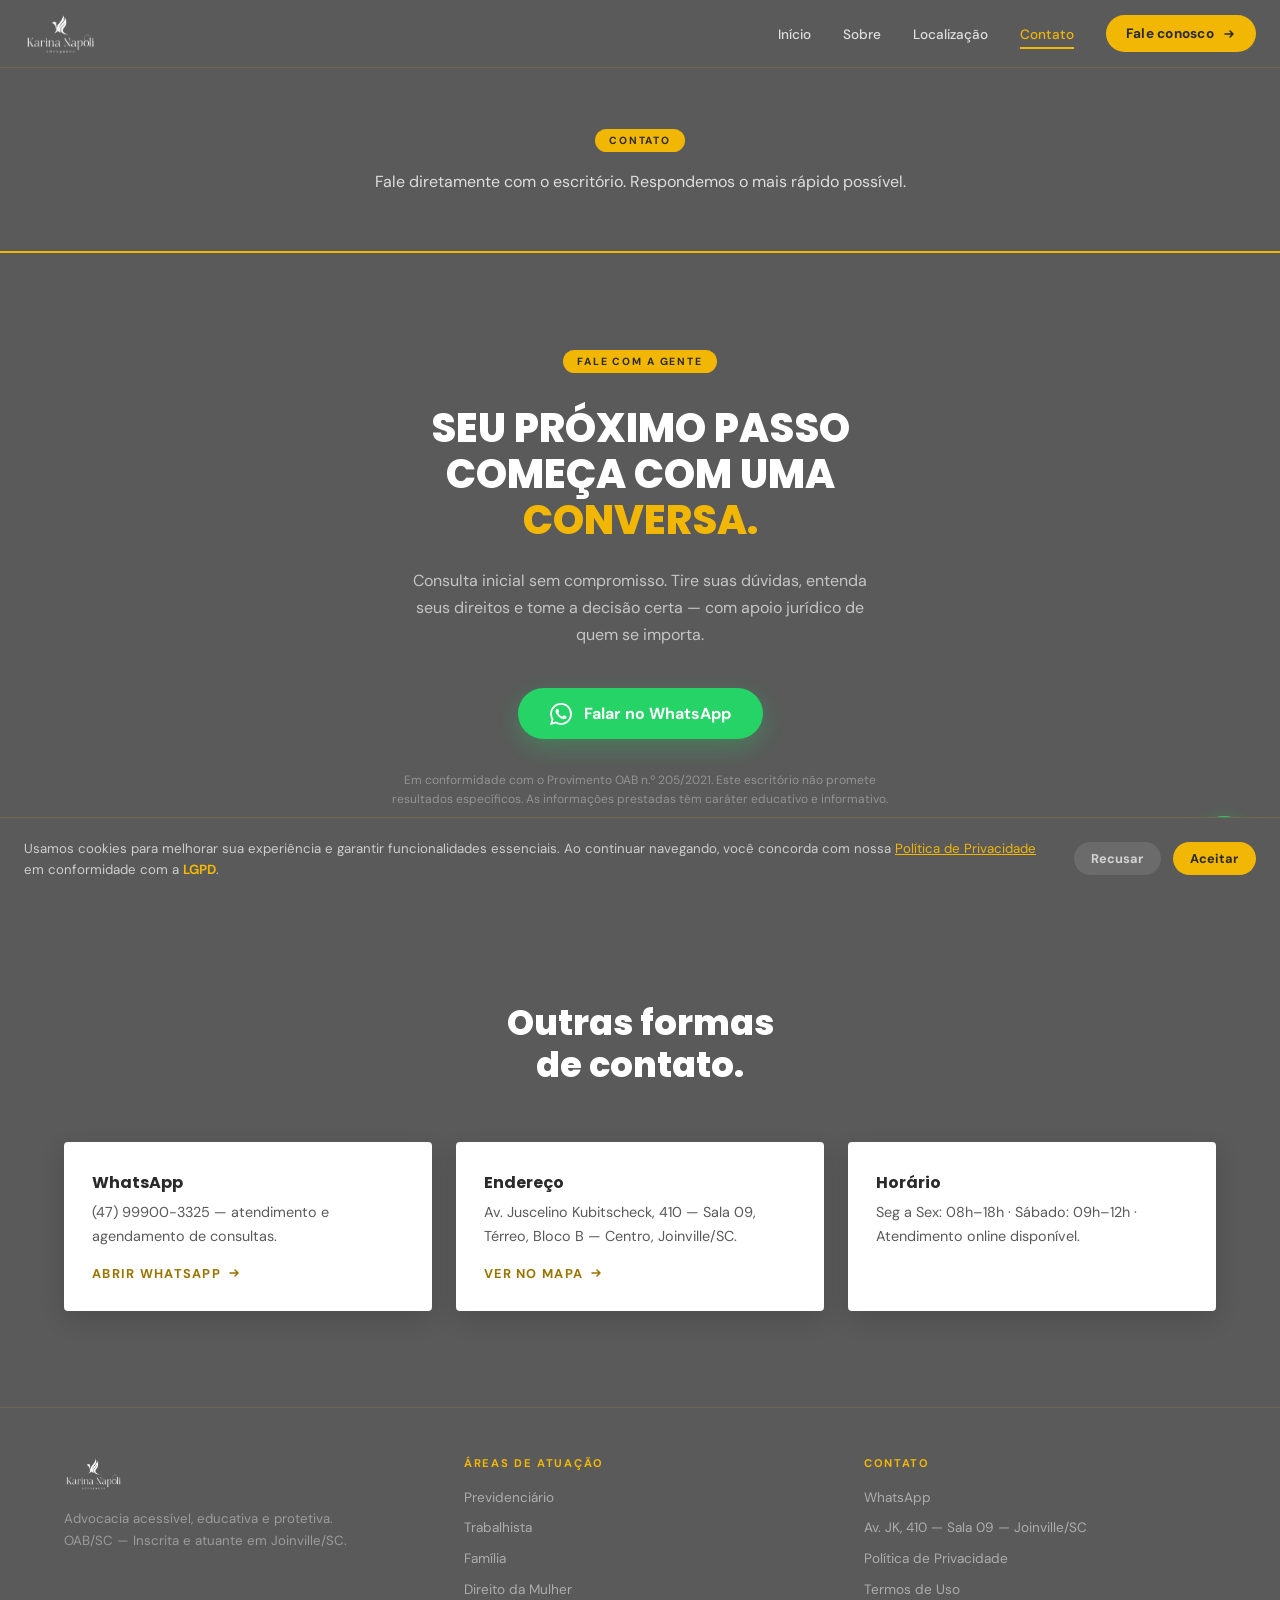
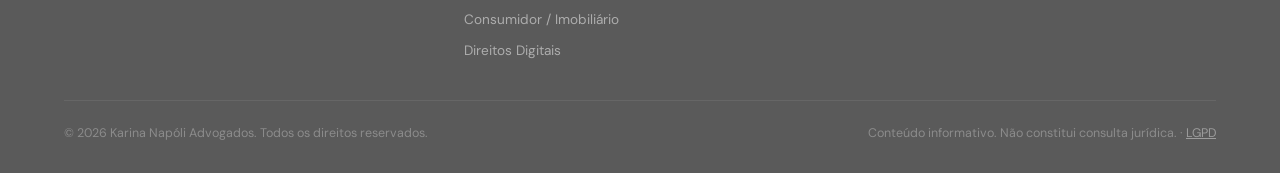
==== contato.html @ 5205fcb1 "feat: migração single-page → multi-página (Home, Sobre, Localização, Contato) - CSS/JS inline extraí" ====
<!DOCTYPE html>
<html lang="pt-BR">
<head>
  <meta charset="UTF-8" />
  <meta name="viewport" content="width=device-width, initial-scale=1.0" />
  <title>Contato — Karina Napóli Advogados | Fale Conosco</title>
  <meta name="description" content="Entre em contato com a Karina Napóli Advogados em Joinville/SC. Fale pelo WhatsApp, veja o endereço e os horários de atendimento." />
  <link rel="canonical" href="https://project-lc61i.vercel.app/contato" />
  <link rel="icon" href="favicon.ico?v=2" sizes="any" />
  <link rel="icon" type="image/png" sizes="32x32" href="favicon-32x32.png?v=2" />
  <link rel="icon" type="image/png" sizes="16x16" href="favicon-16x16.png?v=2" />
  <link rel="icon" type="image/png" sizes="192x192" href="favicon-192.png?v=2" />
  <link rel="apple-touch-icon" sizes="180x180" href="apple-touch-icon.png?v=2" />
  <meta name="theme-color" content="#5A5A5A" />
  <meta property="og:type" content="website" />
  <meta property="og:locale" content="pt_BR" />
  <meta property="og:site_name" content="Karina Napóli Advogados" />
  <meta property="og:title" content="Contato — Karina Napóli Advogados | Fale Conosco" />
  <meta property="og:description" content="Entre em contato com a Karina Napóli Advogados em Joinville/SC. Fale pelo WhatsApp, veja o endereço e os horários de atendimento." />
  <meta property="og:url" content="https://project-lc61i.vercel.app/contato" />
  <meta property="og:image" content="https://project-lc61i.vercel.app/apple-touch-icon.png" />
  <meta name="twitter:card" content="summary" />
  <link rel="preconnect" href="https://fonts.googleapis.com" />
  <link rel="preconnect" href="https://fonts.gstatic.com" crossorigin />
  <link href="https://fonts.googleapis.com/css2?family=Cormorant+Garamond:ital,wght@0,500;0,600;1,500&family=Poppins:wght@700;800&family=DM+Sans:wght@400;500;600&display=swap" rel="stylesheet" />
  <link rel="stylesheet" href="styles.css" />
</head>
<body>

  <a href="#main" class="skip-link">Pular para o conteúdo</a>
  <!-- ══════════ NAVBAR ══════════ -->
  <header>
    <nav class="navbar" aria-label="Navegação principal">
      <a href="/" class="navbar__logo" aria-label="Karina Napóli Advogados — Página inicial">
        <img src="logo-branca-transparente.png" alt="Karina Napóli Advogados" height="44" style="height:44px;width:auto;display:block;" />
      </a>
      <button class="navbar__toggle" aria-label="Abrir menu" aria-expanded="false" aria-controls="nav-wrap" id="nav-toggle">
        <span></span><span></span><span></span>
      </button>
      <div class="navbar__nav-wrap" id="nav-wrap">
        <ul class="navbar__nav" role="list">
          <li><a href="/">Início</a></li>
          <li><a href="/sobre">Sobre</a></li>
          <li><a href="/localizacao">Localização</a></li>
          <li><a href="/contato" aria-current="page" class="active">Contato</a></li>
        </ul>
        <a href="/contato" class="btn-cta">
          Fale conosco
          <svg width="14" height="14" viewBox="0 0 14 14" fill="none" aria-hidden="true"><path d="M3 7h8M8 4l3 3-3 3" stroke="currentColor" stroke-width="1.5" stroke-linecap="round" stroke-linejoin="round"/></svg>
        </a>
      </div>
    </nav>
  </header>

  <main id="main">

    <!-- ══════════ PAGE HEADER ══════════ -->
    <section class="intro-strip" aria-label="Contato" style="padding:8rem 0 0">
      <div class="container">
        <div class="areas__head reveal">
          <span class="section-label">Contato</span>
          <p class="section-desc" style="margin:0 auto">Fale diretamente com o escritório. Respondemos o mais rápido possível.</p>
        </div>
      </div>
    </section>
<section class="cta-final" id="contato" aria-labelledby="cta-title">
      <div class="container">
        <div class="cta-final__inner reveal">
          <span class="section-label">Fale com a Gente</span>
          <h1 class="cta-final__title" id="cta-title">
            Seu próximo passo<br/>
            começa com uma<br/>
            <em>conversa.</em>
          </h1>
          <p class="cta-final__sub">
            Consulta inicial sem compromisso. Tire suas dúvidas, entenda seus direitos e tome a decisão certa — com apoio jurídico de quem se importa.
          </p>
          <a
            href="https://wa.me/5547999003325?text=Ol%C3%A1%2C%20gostaria%20de%20agendar%20uma%20consulta%20com%20a%20Dra.%20Karina%20Nap%C3%B3li."
            class="btn-whatsapp"
            target="_blank"
            rel="noopener noreferrer"
            aria-label="Entrar em contato via WhatsApp"
          >
            <svg viewBox="0 0 24 24" aria-hidden="true">
              <path d="M17.472 14.382c-.297-.149-1.758-.867-2.03-.967-.273-.099-.471-.148-.67.15-.197.297-.767.966-.94 1.164-.173.199-.347.223-.644.075-.297-.15-1.255-.463-2.39-1.475-.883-.788-1.48-1.761-1.653-2.059-.173-.297-.018-.458.13-.606.134-.133.298-.347.446-.52.149-.174.198-.298.298-.497.099-.198.05-.371-.025-.52-.075-.149-.669-1.612-.916-2.207-.242-.579-.487-.5-.669-.51-.173-.008-.371-.01-.57-.01-.198 0-.52.074-.792.372-.272.297-1.04 1.016-1.04 2.479 0 1.462 1.065 2.875 1.213 3.074.149.198 2.096 3.2 5.077 4.487.709.306 1.262.489 1.694.625.712.227 1.36.195 1.871.118.571-.085 1.758-.719 2.006-1.413.248-.694.248-1.289.173-1.413-.074-.124-.272-.198-.57-.347m-5.421 7.403h-.004a9.87 9.87 0 01-5.031-1.378l-.361-.214-3.741.982.998-3.648-.235-.374a9.86 9.86 0 01-1.51-5.26c.001-5.45 4.436-9.884 9.888-9.884 2.64 0 5.122 1.03 6.988 2.898a9.825 9.825 0 012.893 6.994c-.003 5.45-4.437 9.884-9.885 9.884m8.413-18.297A11.815 11.815 0 0012.05 0C5.495 0 .16 5.335.157 11.892c0 2.096.547 4.142 1.588 5.945L.057 24l6.305-1.654a11.882 11.882 0 005.683 1.448h.005c6.554 0 11.89-5.335 11.893-11.893a11.821 11.821 0 00-3.48-8.413z"/>
            </svg>
            Falar no WhatsApp
          </a>
          <p class="cta-final__oab">
            Em conformidade com o Provimento OAB n.º 205/2021. Este escritório não promete resultados específicos. As informações prestadas têm caráter educativo e informativo.
          </p>
        </div>
      </div>
    </section>
    <!-- ══════════ DADOS DE CONTATO ══════════ -->
    <section class="localizacao" aria-labelledby="contato-dados-title">
      <div class="container">
        <div class="areas__head reveal"><h2 class="section-title" id="contato-dados-title">Outras formas<br/>de contato.</h2></div>
        <div class="depoimentos__grid" style="margin-top:2.5rem">
          <article class="depo-card reveal">
            <div class="depo-card__name" style="font-size:1rem;margin-bottom:.4rem">WhatsApp</div>
            <p class="depo-card__text">(47) 99900-3325 — atendimento e agendamento de consultas.</p>
            <a href="https://wa.me/5547999003325?text=Ol%C3%A1%2C%20gostaria%20de%20agendar%20uma%20consulta." class="area-card__link" target="_blank" rel="noopener noreferrer" style="color:#9a7400">Abrir WhatsApp <svg width="14" height="14" viewBox="0 0 14 14" fill="none" aria-hidden="true"><path d="M3 7h8M8 4l3 3-3 3" stroke="currentColor" stroke-width="1.5" stroke-linecap="round" stroke-linejoin="round"/></svg></a>
          </article>
          <article class="depo-card reveal">
            <div class="depo-card__name" style="font-size:1rem;margin-bottom:.4rem">Endereço</div>
            <p class="depo-card__text">Av. Juscelino Kubitscheck, 410 — Sala 09, Térreo, Bloco B — Centro, Joinville/SC.</p>
            <a href="/localizacao" class="area-card__link" style="color:#9a7400">Ver no mapa <svg width="14" height="14" viewBox="0 0 14 14" fill="none" aria-hidden="true"><path d="M3 7h8M8 4l3 3-3 3" stroke="currentColor" stroke-width="1.5" stroke-linecap="round" stroke-linejoin="round"/></svg></a>
          </article>
          <article class="depo-card reveal">
            <div class="depo-card__name" style="font-size:1rem;margin-bottom:.4rem">Horário</div>
            <p class="depo-card__text">Seg a Sex: 08h–18h · Sábado: 09h–12h · Atendimento online disponível.</p>
          </article>
        </div>
      </div>
    </section>
  </main>

  <!-- ══════════ FOOTER ══════════ -->
  <footer aria-label="Rodapé">
    <div class="container">
      <div class="footer__inner">
        <div class="footer__brand">
          <a href="/" class="footer__brand-logo" aria-label="Karina Napóli Advogados">
            <img src="logo-branca-transparente.png" alt="Karina Napóli Advogados" height="36" style="height:36px;width:auto;display:block;" />
          </a>
          <p class="footer__brand-desc">
            Advocacia acessível, educativa e protetiva.<br/>
            OAB/SC — Inscrita e atuante em Joinville/SC.
          </p>
        </div>

        <nav aria-label="Links do rodapé">
          <div class="footer__col">
            <h4>Áreas de Atuação</h4>
            <ul class="footer__links" role="list">
              <li><a href="/#areas">Previdenciário</a></li>
              <li><a href="/#areas">Trabalhista</a></li>
              <li><a href="/#areas">Família</a></li>
              <li><a href="/#areas">Direito da Mulher</a></li>
              <li><a href="/#areas">Consumidor / Imobiliário</a></li>
              <li><a href="/#areas">Direitos Digitais</a></li>
            </ul>
          </div>
        </nav>

        <div class="footer__col">
          <h4>Contato</h4>
          <ul class="footer__links" role="list">
            <li><a href="https://wa.me/5547999003325" target="_blank" rel="noopener noreferrer">WhatsApp</a></li>
            <li><a href="/localizacao">Av. JK, 410 — Sala 09 — Joinville/SC</a></li>
            <li><a href="#" aria-label="Política de Privacidade">Política de Privacidade</a></li>
            <li><a href="#" aria-label="Termos de Uso">Termos de Uso</a></li>
          </ul>
        </div>
      </div>

      <div class="footer__bottom">
        <p>© 2026 Karina Napóli Advogados. Todos os direitos reservados.</p>
        <p>
          Conteúdo informativo. Não constitui consulta jurídica. ·
          <a href="#">LGPD</a>
        </p>
      </div>
    </div>
  </footer>

  <!-- ══════════ FLOATING WHATSAPP ══════════ -->
  <a
    href="https://wa.me/5547999003325?text=Ol%C3%A1%2C%20gostaria%20de%20agendar%20uma%20consulta."
    class="float-wa"
    target="_blank"
    rel="noopener noreferrer"
    aria-label="Falar no WhatsApp"
  >
    <svg viewBox="0 0 24 24" aria-hidden="true">
      <path d="M17.472 14.382c-.297-.149-1.758-.867-2.03-.967-.273-.099-.471-.148-.67.15-.197.297-.767.966-.94 1.164-.173.199-.347.223-.644.075-.297-.15-1.255-.463-2.39-1.475-.883-.788-1.48-1.761-1.653-2.059-.173-.297-.018-.458.13-.606.134-.133.298-.347.446-.52.149-.174.198-.298.298-.497.099-.198.05-.371-.025-.52-.075-.149-.669-1.612-.916-2.207-.242-.579-.487-.5-.669-.51-.173-.008-.371-.01-.57-.01-.198 0-.52.074-.792.372-.272.297-1.04 1.016-1.04 2.479 0 1.462 1.065 2.875 1.213 3.074.149.198 2.096 3.2 5.077 4.487.709.306 1.262.489 1.694.625.712.227 1.36.195 1.871.118.571-.085 1.758-.719 2.006-1.413.248-.694.248-1.289.173-1.413-.074-.124-.272-.198-.57-.347m-5.421 7.403h-.004a9.87 9.87 0 01-5.031-1.378l-.361-.214-3.741.982.998-3.648-.235-.374a9.86 9.86 0 01-1.51-5.26c.001-5.45 4.436-9.884 9.888-9.884 2.64 0 5.122 1.03 6.988 2.898a9.825 9.825 0 012.893 6.994c-.003 5.45-4.437 9.884-9.885 9.884m8.413-18.297A11.815 11.815 0 0012.05 0C5.495 0 .16 5.335.157 11.892c0 2.096.547 4.142 1.588 5.945L.057 24l6.305-1.654a11.882 11.882 0 005.683 1.448h.005c6.554 0 11.89-5.335 11.893-11.893a11.821 11.821 0 00-3.48-8.413z"/>
    </svg>
  </a>

  <!-- ══════════ COOKIE BANNER ══════════ -->
  <div class="cookie-banner" id="cookie-banner" role="region" aria-label="Aviso de cookies">
    <p>
      Usamos cookies para melhorar sua experiência e garantir funcionalidades essenciais.
      Ao continuar navegando, você concorda com nossa
      <a href="#" aria-label="Política de Privacidade">Política de Privacidade</a>
      em conformidade com a <strong style="color:var(--gold-300)">LGPD</strong>.
    </p>
    <div class="cookie-banner__actions">
      <button class="btn-cookie btn-cookie--deny" id="cookie-deny">Recusar</button>
      <button class="btn-cookie btn-cookie--accept" id="cookie-accept">Aceitar</button>
    </div>
  </div>

  <script src="script.js" defer></script>

</body>
</html>
---- styles.css ----
*, *::before, *::after { box-sizing: border-box; margin: 0; padding: 0; }

    :root {
      /* ─── NOVA PALETA (sem azul) ─── */
      --bg-main: #5A5A5A;      /* fundo principal — cor única e sólida em toda a página */
      --card-bg: #FFFFFF;      /* cards de depoimento / versão A */
      --card-bg-alt: #2A2A2A;  /* cards versão B (área de atuação) */
      --gray-dark: #2A2A2A;    /* textos e detalhes de contraste */
      --gray-light: #9A9A9A;   /* textos secundários */
      --gold: #F2B705;         /* único acento de cor */

      /* Aliases legados repontados p/ nova paleta (mantém classes existentes) */
      --navy-900: var(--gray-dark);
      --navy-700: var(--gray-dark);
      --slate-600: var(--bg-main);
      --navy-quote: var(--bg-main);
      --royal-500: var(--gold);
      --gold-500: var(--gold);
      --gold-400: var(--gold);
      --gold-300: var(--gold);
      --white: #FFFFFF;
      --off-white: var(--bg-main);
      --font-serif: 'Cormorant Garamond', Georgia, serif;
      --font-sans: 'Poppins', sans-serif;
      --font-body: 'DM Sans', sans-serif;
      --radius-pill: 4px;      /* elementos retos/angulares */
      --radius-card: 4px;
    }

    html { scroll-behavior: smooth; }

    body {
      font-family: var(--font-body);
      font-size: 16px;
      color: var(--white);
      background: var(--bg-main);
      overflow-x: hidden;
    }

    /* ─── SKIP LINK ─── */
    .skip-link {
      position: absolute;
      top: -100%;
      left: 1rem;
      background: var(--gold-400);
      color: var(--navy-900);
      padding: .5rem 1rem;
      border-radius: 0 0 8px 8px;
      font-weight: 600;
      z-index: 9999;
      transition: top .2s;
    }
    .skip-link:focus { top: 0; }

    /* ─── NAVBAR ─── */
    .navbar {
      position: fixed;
      top: 0; left: 0; right: 0;
      background: var(--bg-main);
      z-index: 1000;
      padding: 0 1.5rem;
      height: 68px;
      display: flex;
      align-items: center;
      justify-content: space-between;
      border-bottom: 1px solid rgba(242,183,5,.15);
    }

    .navbar__logo {
      display: flex;
      align-items: center;
      gap: .75rem;
      text-decoration: none;
    }
    .navbar__logo-text {
      display: flex;
      flex-direction: column;
      line-height: 1.1;
    }
    .navbar__logo-name {
      font-family: var(--font-serif);
      font-weight: 600;
      font-size: 1.1rem;
      color: var(--white);
      letter-spacing: .02em;
    }
    .navbar__logo-sub {
      font-family: var(--font-body);
      font-size: .65rem;
      font-weight: 600;
      letter-spacing: .18em;
      text-transform: uppercase;
      color: var(--gold-400);
    }

    .navbar__nav {
      display: flex;
      align-items: center;
      gap: 2rem;
      list-style: none;
    }
    .navbar__nav a {
      font-family: var(--font-body);
      font-size: .85rem;
      font-weight: 500;
      color: rgba(255,255,255,.8);
      text-decoration: none;
      transition: color .2s;
    }
    .navbar__nav a:hover,
    .navbar__nav a:focus-visible { color: var(--gold-400); }

    .btn-cta {
      display: inline-flex;
      align-items: center;
      gap: .5rem;
      background: var(--gold-400);
      color: var(--navy-900);
      font-family: var(--font-body);
      font-weight: 700;
      font-size: .85rem;
      padding: .6rem 1.25rem;
      border-radius: 50px;
      text-decoration: none;
      border: none;
      cursor: pointer;
      transition: background .2s, transform .15s;
      letter-spacing: .02em;
    }
    .btn-cta:hover,
    .btn-cta:focus-visible {
      background: var(--gold-300);
      transform: translateY(-1px);
    }
    .btn-cta:active { transform: translateY(0); }

    .navbar__toggle {
      display: none;
      background: none;
      border: none;
      cursor: pointer;
      padding: .5rem;
    }
    .navbar__toggle span {
      display: block;
      width: 22px;
      height: 2px;
      background: var(--white);
      margin: 5px 0;
      transition: .3s;
      border-radius: 2px;
    }

    /* mobile nav */
    @media (max-width: 767px) {
      .navbar__nav-wrap {
        position: fixed;
        top: 68px; left: 0; right: 0;
        background: var(--bg-main);
        padding: 1.5rem;
        flex-direction: column;
        gap: 1.25rem;
        transform: translateY(-120%);
        transition: transform .3s ease;
        display: flex;
      }
      .navbar__nav-wrap.open { transform: translateY(0); }
      .navbar__nav { flex-direction: column; gap: 1rem; }
      .navbar__toggle { display: block; }
    }
    @media (min-width: 768px) {
      .navbar__nav-wrap { display: flex; align-items: center; gap: 2rem; }
    }

    /* ─── HERO ─── */
    .hero {
      min-height: 100dvh;
      background: var(--bg-main);
      position: relative;
      overflow: hidden;
      display: flex;
      align-items: center;
      padding-top: 68px;
    }

    /* pontos/partículas removidos (FASE 2) */
    .hero__bg-dots { display: none; }

    /* curva ondulada removida (FASE 2 — bordas retas) */
    .hero__curve { display: none; }
    .curve-divider {
      display: block;
      width: 100%;
    }

    .signature-path {
      stroke-dasharray: 1200;
      stroke-dashoffset: 1200;
      animation: drawCurve 2s ease-out 0.6s forwards;
    }
    @keyframes drawCurve {
      to { stroke-dashoffset: 0; }
    }
    @media (prefers-reduced-motion: reduce) {
      .signature-path { animation: none; stroke-dashoffset: 0; }
    }

    .hero__inner {
      position: relative;
      z-index: 2;
      max-width: 1200px;
      margin: 0 auto;
      padding: 5rem 1.5rem 8rem;
      display: grid;
      grid-template-columns: 1fr 1fr;
      gap: 4rem;
      align-items: center;
    }
    @media (max-width: 767px) {
      .hero__inner {
        grid-template-columns: 1fr;
        gap: 2.5rem;
        padding: 3rem 1.25rem 6rem;
      }
    }

    .hero__tag {
      display: inline-block;
      background: rgba(250,202,18,.12);
      border: 1px solid var(--gold-400);
      color: var(--gold-400);
      font-family: var(--font-body);
      font-size: .7rem;
      font-weight: 600;
      letter-spacing: .18em;
      text-transform: uppercase;
      padding: .35rem .9rem;
      border-radius: 50px;
      margin-bottom: 1.25rem;
    }

    .hero__title {
      font-family: var(--font-sans);
      font-weight: 800;
      font-size: clamp(1.8rem, 4.5vw, 3.2rem);
      line-height: 1.15;
      color: var(--white);
      text-transform: uppercase;
      letter-spacing: -.01em;
      margin-bottom: 1.25rem;
    }
    .hero__title em {
      font-style: normal;
      color: var(--gold-500);
    }

    .hero__sub {
      font-family: var(--font-body);
      font-size: 1.05rem;
      line-height: 1.7;
      color: rgba(255,255,255,.75);
      max-width: 480px;
      margin-bottom: 2rem;
    }

    .hero__actions {
      display: flex;
      gap: 1rem;
      flex-wrap: wrap;
    }

    .btn-outline {
      display: inline-flex;
      align-items: center;
      gap: .5rem;
      background: transparent;
      color: var(--white);
      font-family: var(--font-body);
      font-weight: 600;
      font-size: .85rem;
      padding: .6rem 1.25rem;
      border-radius: 50px;
      text-decoration: none;
      border: 1px solid rgba(255,255,255,.4);
      transition: border-color .2s, color .2s;
    }
    .btn-outline:hover,
    .btn-outline:focus-visible {
      border-color: var(--gold-400);
      color: var(--gold-400);
    }

    .hero__photo-wrap {
      position: relative;
      width: 100%;
      max-width: 380px;
      margin: 0 auto;
    }
    .hero__photo-frame {
      position: relative;
      border-radius: var(--radius-card);
      overflow: hidden;
      border: 1px solid var(--gold-400);
      box-shadow: 0 0 0 6px rgba(242,183,5,.1), 0 32px 64px rgba(0,0,0,.4);
      max-width: 380px;
      width: 100%;
      aspect-ratio: 3/4;
    }
    .hero__photo-frame img {
      width: 100%;
      height: 100%;
      object-fit: cover;
      display: block;
    }
    .hero__photo-overlay {
      position: absolute;
      inset: 0;
      background: linear-gradient(to top, rgba(0,0,0,.5) 0%, transparent 60%);
    }
    /* card "invadindo" levemente a borda inferior da foto (FASE 2) */
    .hero__photo-badge {
      position: absolute;
      bottom: -1rem;
      left: -1rem;
      background: var(--gray-dark);
      border: 1px solid var(--gold);
      border-radius: 4px;
      padding: .6rem 1rem;
      box-shadow: 0 10px 28px rgba(0,0,0,.35);
      z-index: 3;
    }
    .hero__photo-badge p {
      font-family: var(--font-body);
      font-size: .75rem;
      color: var(--gold-400);
      font-weight: 600;
      letter-spacing: .12em;
      text-transform: uppercase;
    }
    .hero__photo-badge span {
      font-family: var(--font-serif);
      font-size: 1rem;
      color: var(--white);
      font-weight: 500;
      display: block;
    }

    /* orbs desfocados removidos (FASE 2) */
    .hero__orb { display: none; }

    /* ─── SECTION COMMONS ─── */
    .section-label {
      display: inline-block;
      background: var(--gold-400);
      color: var(--navy-900);
      font-family: var(--font-body);
      font-size: .65rem;
      font-weight: 700;
      letter-spacing: .18em;
      text-transform: uppercase;
      padding: .3rem .85rem;
      border-radius: 50px;
      margin-bottom: 1rem;
    }

    .section-title {
      font-family: var(--font-sans);
      font-weight: 800;
      font-size: clamp(1.4rem, 3vw, 2.2rem);
      line-height: 1.2;
      color: var(--white);
    }
    .section-title--white { color: var(--white); }

    .section-desc {
      font-family: var(--font-body);
      font-size: 1rem;
      line-height: 1.7;
      color: rgba(255,255,255,.8);
      max-width: 560px;
    }
    .section-desc--white { color: rgba(255,255,255,.7); }

    .container {
      max-width: 1200px;
      margin: 0 auto;
      padding: 0 1.5rem;
    }

    /* ─── ÁREAS DE ATUAÇÃO ─── */
    .areas {
      background: var(--bg-main);
      padding: 6rem 0;
      position: relative;
    }

    .areas__head {
      text-align: center;
      margin-bottom: 3.5rem;
    }
    .areas__head .section-desc {
      margin: 1rem auto 0;
    }

    .areas__grid {
      display: grid;
      grid-template-columns: repeat(auto-fit, minmax(280px, 1fr));
      gap: 1.5rem;
    }

    /* Cards de área — versão escolhida: cinza escuro (Versão B) */
    .area-card {
      background: var(--card-bg-alt);
      border: 1px solid rgba(255,255,255,.12);
      border-radius: 4px;
      padding: 2rem 1.75rem;
      position: relative;
      overflow: hidden;
      transition: transform .25s, box-shadow .25s, border-color .25s;
    }
    .area-card::before {
      content: '';
      position: absolute;
      top: 0; left: 0; right: 0;
      height: 3px;
      background: var(--gold);
      transform: scaleX(0);
      transform-origin: left;
      transition: transform .3s ease;
    }
    .area-card:hover {
      transform: translateY(-4px);
      box-shadow: 0 12px 36px rgba(0,0,0,.4);
      border-color: var(--gold);
    }
    .area-card:hover::before { transform: scaleX(1); }

    .area-card__icon {
      width: 52px;
      height: 52px;
      background: var(--gold);
      border-radius: 4px;
      display: flex;
      align-items: center;
      justify-content: center;
      margin-bottom: 1.25rem;
    }
    .area-card__icon svg {
      width: 26px;
      height: 26px;
      stroke: var(--gray-dark);
      fill: none;
      stroke-width: 1.5;
      stroke-linecap: round;
      stroke-linejoin: round;
    }

    .area-card__title {
      font-family: var(--font-sans);
      font-weight: 700;
      font-size: 1rem;
      color: var(--white);
      margin-bottom: .5rem;
      text-transform: uppercase;
      letter-spacing: .03em;
    }
    .area-card__desc {
      font-family: var(--font-body);
      font-size: .9rem;
      line-height: 1.65;
      color: rgba(255,255,255,.72);
    }
    .area-card__link {
      display: inline-flex;
      align-items: center;
      gap: .4rem;
      margin-top: 1rem;
      font-family: var(--font-body);
      font-size: .8rem;
      font-weight: 700;
      letter-spacing: .1em;
      text-transform: uppercase;
      color: var(--gold);
      text-decoration: none;
      transition: gap .2s;
    }
    .area-card__link:hover { gap: .7rem; }

    /* ─── QUOTE / AUTORIDADE ─── */
    .quote-section {
      background: var(--navy-quote);
      padding: 5rem 0;
      position: relative;
      overflow: hidden;
    }

    .quote-inner {
      position: relative;
      z-index: 1;
      text-align: center;
      max-width: 780px;
      margin: 0 auto;
      padding: 3.5rem 5rem;
    }

    .quote-mark--open,
    .quote-mark--close {
      font-family: var(--font-serif);
      font-size: 7rem;
      line-height: 1;
      color: var(--gold-400);
      opacity: .65;
      position: absolute;
      user-select: none;
    }
    .quote-mark--open { top: .5rem; left: 1.5rem; }
    .quote-mark--close { bottom: .5rem; right: 1.5rem; transform: rotate(180deg); }

    .quote-text {
      font-family: var(--font-serif);
      font-size: clamp(1.25rem, 2.8vw, 1.85rem);
      font-weight: 500;
      line-height: 1.65;
      color: var(--white);
      font-style: italic;
    }
    .quote-text strong {
      font-style: normal;
      font-weight: 700;
      color: var(--white);
    }
    .quote-text strong em {
      color: var(--gold-400);
      font-style: italic;
    }

    /* ─── SOBRE / VOCÊ SABIA ─── */
    .sobre {
      padding: 6rem 0;
      background: var(--bg-main);
    }

    .sobre__grid {
      display: grid;
      grid-template-columns: 1fr 1fr;
      gap: 5rem;
      align-items: center;
      margin-bottom: 5rem;
    }
    @media (max-width: 767px) {
      .sobre__grid { grid-template-columns: 1fr; gap: 2.5rem; }
      .sobre__grid--reverse .sobre__visual { order: -1; }
    }

    .sobre__text .section-desc { margin: 1rem 0 1.5rem; }

    .sabia-cards {
      display: flex;
      flex-direction: column;
      gap: 1rem;
      margin-top: 1.5rem;
    }
    .sabia-card {
      display: flex;
      gap: 1rem;
      align-items: flex-start;
      background: var(--card-bg);
      border-radius: 4px;
      padding: 1.1rem 1.25rem;
      border-left: 3px solid var(--gold);
    }
    .sabia-card__icon {
      flex-shrink: 0;
      width: 36px;
      height: 36px;
      background: var(--gray-dark);
      border-radius: 4px;
      display: flex;
      align-items: center;
      justify-content: center;
    }
    .sabia-card__icon svg {
      width: 18px; height: 18px;
      stroke: var(--gold-400);
      fill: none;
      stroke-width: 1.5;
      stroke-linecap: round;
      stroke-linejoin: round;
    }
    .sabia-card__text {
      font-family: var(--font-body);
      font-size: .9rem;
      line-height: 1.6;
      color: rgba(42,42,42,.78);
    }
    .sabia-card__text strong {
      color: var(--gray-dark);
      font-weight: 600;
    }

    /* Painel de texto que substitui a foto do Sobre (FASE 4.1) */
    .sobre__panel {
      background: var(--card-bg);
      border-radius: 4px;
      border-left: 3px solid var(--gold);
      padding: 2rem 2rem;
      box-shadow: 0 20px 60px rgba(0,0,0,.18);
    }
    .sobre__panel h3 {
      font-family: var(--font-sans);
      font-weight: 700;
      font-size: 1.1rem;
      color: var(--gray-dark);
      margin-bottom: 1rem;
      text-transform: uppercase;
      letter-spacing: .03em;
    }
    .sobre__panel p {
      font-family: var(--font-body);
      font-size: .95rem;
      line-height: 1.75;
      color: rgba(42,42,42,.8);
      margin-bottom: 1rem;
    }
    .sobre__panel p:last-child { margin-bottom: 0; }
    .sobre__panel .sobre__tradicao {
      font-family: var(--font-serif);
      font-style: italic;
      font-size: 1.05rem;
      color: var(--gray-dark);
      border-top: 1px solid rgba(42,42,42,.1);
      padding-top: 1rem;
    }
    .sobre__panel .placeholder-note {
      font-size: .72rem;
      letter-spacing: .1em;
      text-transform: uppercase;
      color: var(--gray-light);
    }

    /* ─── CITAÇÃO DE DESTAQUE + HISTÓRIA (logo após o hero) ─── */
    .intro-strip { background: var(--bg-main); padding: 4rem 0 1rem; }
    .intro-quote {
      max-width: 820px;
      margin: 0 auto;
      text-align: center;
      border-top: 2px solid var(--gold);
      border-bottom: 2px solid var(--gold);
      padding: 2.25rem 1.5rem;
    }
    .intro-quote blockquote {
      font-family: var(--font-serif);
      font-style: italic;
      font-weight: 500;
      font-size: clamp(1.4rem, 3.2vw, 2.1rem);
      line-height: 1.4;
      color: var(--white);
    }
    .intro-quote blockquote .q-mark { color: var(--gold); }
    .intro-quote cite {
      display: block;
      margin-top: 1rem;
      font-family: var(--font-body);
      font-style: normal;
      font-weight: 600;
      font-size: .8rem;
      letter-spacing: .18em;
      text-transform: uppercase;
      color: var(--gold);
    }
    .intro-history {
      display: flex;
      flex-wrap: wrap;
      justify-content: center;
      gap: 2.5rem;
      max-width: 820px;
      margin: 2.5rem auto 0;
      text-align: center;
    }
    .intro-history__item strong {
      display: block;
      font-family: var(--font-sans);
      font-weight: 800;
      font-size: 1.6rem;
      color: var(--gold);
      line-height: 1;
    }
    .intro-history__item span {
      font-family: var(--font-body);
      font-size: .82rem;
      color: rgba(255,255,255,.75);
      letter-spacing: .04em;
    }

    .sobre__visual {
      position: relative;
    }
    .sobre__img-wrap {
      border-radius: var(--radius-card);
      overflow: hidden;
      border: 1px solid rgba(242,183,5,.3);
      box-shadow: 0 20px 60px rgba(0,0,0,.2);
      aspect-ratio: 4/5;
    }
    .sobre__img-wrap img {
      width: 100%;
      height: 100%;
      object-fit: cover;
    }
    .sobre__img-overlay {
      position: absolute;
      inset: 0;
      background: linear-gradient(to top, rgba(0,0,0,.4) 0%, transparent 50%);
      border-radius: var(--radius-card);
    }
    .sobre__float-card {
      position: absolute;
      bottom: -1.5rem;
      right: -1.5rem;
      background: var(--slate-600);
      border: 1px solid var(--gold-400);
      border-radius: 18px;
      padding: 1.1rem 1.4rem;
      box-shadow: 0 12px 32px rgba(0,0,0,.25);
      max-width: 220px;
    }
    @media (max-width: 767px) {
      .sobre__float-card { right: .5rem; bottom: .5rem; }
    }
    .sobre__float-card p {
      font-family: var(--font-body);
      font-size: .75rem;
      color: var(--gold-400);
      font-weight: 700;
      letter-spacing: .1em;
      text-transform: uppercase;
      margin-bottom: .3rem;
    }
    .sobre__float-card span {
      font-family: var(--font-serif);
      font-size: 1.05rem;
      color: var(--white);
      line-height: 1.3;
      display: block;
    }

    /* ─── CURVE DIVIDER ─── */
    .curve-wrap {
      line-height: 0;
      background: var(--off-white);
    }
    .curve-wrap--white { background: var(--white); }
    .curve-wrap--navy { background: var(--navy-900); }
    .curve-wrap svg { display: block; width: 100%; }

    /* ─── DEPOIMENTOS (estilo Google Maps) — FASE 4.5 ─── */
    .depoimentos { background: var(--bg-main); padding: 6rem 0; }
    .depoimentos__head { text-align: center; margin-bottom: 3rem; }
    .depoimentos__head .section-desc { margin: 1rem auto 0; }
    .depoimentos__grid {
      display: grid;
      grid-template-columns: repeat(auto-fit, minmax(280px, 1fr));
      gap: 1.5rem;
    }
    .depo-card {
      background: var(--card-bg);
      border-radius: 4px;
      padding: 1.75rem;
      box-shadow: 0 8px 24px rgba(0,0,0,.15);
    }
    .depo-card__head { display: flex; align-items: center; gap: .85rem; margin-bottom: .75rem; }
    .depo-card__avatar {
      width: 44px; height: 44px; border-radius: 50%;
      background: var(--gray-dark); color: var(--gold);
      display: flex; align-items: center; justify-content: center;
      font-family: var(--font-sans); font-weight: 700; font-size: 1.05rem;
      flex-shrink: 0;
    }
    .depo-card__name { font-family: var(--font-sans); font-weight: 700; font-size: .95rem; color: var(--gray-dark); }
    .depo-card__when { font-size: .75rem; color: var(--gray-light); }
    .depo-card__stars { color: var(--gold); letter-spacing: 2px; font-size: .95rem; margin-bottom: .6rem; }
    .depo-card__text { font-family: var(--font-body); font-size: .9rem; line-height: 1.65; color: rgba(42,42,42,.78); }
    .depo-card__gmark { display: inline-flex; align-items: center; gap: .4rem; margin-top: 1rem; font-size: .72rem; color: var(--gray-light); }
    .depo-card__gmark svg { width: 14px; height: 14px; }

    /* ─── LOCALIZAÇÃO ─── */
    .localizacao {
      background: var(--bg-main);
      padding: 6rem 0;
    }

    .loc__inner {
      display: grid;
      grid-template-columns: 1fr 1fr;
      gap: 4rem;
      align-items: center;
    }
    @media (max-width: 767px) {
      .loc__inner { grid-template-columns: 1fr; gap: 2.5rem; }
    }

    .loc__map {
      border-radius: 4px;
      overflow: hidden;
      border: 1px solid var(--gold);
      box-shadow: 0 16px 48px rgba(0,0,0,.25);
      aspect-ratio: 4/3;
    }
    .loc__map iframe {
      width: 100%;
      height: 100%;
      border: none;
      display: block;
    }

    .loc__info { display: flex; flex-direction: column; gap: 2rem; }

    .loc__pin-row {
      display: flex;
      align-items: flex-start;
      gap: 1rem;
    }
    .loc__pin-icon {
      flex-shrink: 0;
      width: 48px;
      height: 48px;
      background: linear-gradient(135deg, var(--gold-400), var(--gold-300));
      border-radius: 50% 50% 50% 0;
      transform: rotate(-45deg);
      display: flex;
      align-items: center;
      justify-content: center;
      box-shadow: 0 4px 16px rgba(242,183,5,.4);
    }
    .loc__pin-icon svg {
      transform: rotate(45deg);
      width: 20px; height: 20px;
      stroke: var(--navy-900);
      fill: none;
      stroke-width: 2;
      stroke-linecap: round;
      stroke-linejoin: round;
    }
    .loc__address h3 {
      font-family: var(--font-sans);
      font-weight: 700;
      font-size: 1rem;
      color: var(--white);
      margin-bottom: .4rem;
    }
    .loc__address p {
      font-family: var(--font-body);
      font-size: .9rem;
      line-height: 1.7;
      color: rgba(255,255,255,.75);
    }

    .loc__horario {
      background: var(--card-bg);
      border-radius: 4px;
      border: 1px solid rgba(242,183,5,.35);
      padding: 1.25rem 1.5rem;
    }
    .loc__horario h4 {
      font-family: var(--font-body);
      font-size: .7rem;
      font-weight: 700;
      letter-spacing: .15em;
      text-transform: uppercase;
      color: var(--gold-400);
      margin-bottom: .75rem;
    }
    .loc__horario-row {
      display: flex;
      justify-content: space-between;
      font-family: var(--font-body);
      font-size: .88rem;
      color: rgba(42,42,42,.75);
      padding: .3rem 0;
      border-bottom: 1px solid rgba(42,42,42,.1);
    }
    .loc__horario-row:last-child { border-bottom: none; }
    .loc__horario-row span:last-child { font-weight: 600; color: var(--gray-dark); }

    /* ─── CTA FINAL ─── */
    .cta-final {
      background: var(--bg-main);
      padding: 6rem 0;
      text-align: center;
      position: relative;
      overflow: hidden;
      border-top: 2px solid var(--gold);
    }
    .cta-final::before { display: none; }
    .cta-final__inner {
      position: relative;
      z-index: 1;
    }
    .cta-final__title {
      font-family: var(--font-sans);
      font-weight: 800;
      font-size: clamp(1.5rem, 3.5vw, 2.5rem);
      color: var(--white);
      text-transform: uppercase;
      line-height: 1.15;
      max-width: 640px;
      margin: 1rem auto 1.5rem;
    }
    .cta-final__title em {
      font-style: normal;
      color: var(--gold-400);
    }
    .cta-final__sub {
      font-family: var(--font-body);
      font-size: 1rem;
      line-height: 1.7;
      color: rgba(255,255,255,.65);
      max-width: 480px;
      margin: 0 auto 2.5rem;
    }

    .btn-whatsapp {
      display: inline-flex;
      align-items: center;
      gap: .75rem;
      background: #25D366;
      color: var(--white);
      font-family: var(--font-body);
      font-weight: 700;
      font-size: 1rem;
      padding: .9rem 2rem;
      border-radius: 50px;
      text-decoration: none;
      transition: background .2s, transform .15s;
      box-shadow: 0 8px 24px rgba(37,211,102,.3);
    }
    .btn-whatsapp:hover,
    .btn-whatsapp:focus-visible {
      background: #20BA5A;
      transform: translateY(-2px);
    }
    .btn-whatsapp svg {
      width: 22px; height: 22px;
      fill: var(--white);
    }

    .cta-final__oab {
      margin-top: 2rem;
      font-family: var(--font-body);
      font-size: .75rem;
      color: rgba(255,255,255,.35);
      line-height: 1.6;
      max-width: 500px;
      margin-left: auto;
      margin-right: auto;
    }

    /* ─── FOOTER ─── */
    footer {
      background: var(--navy-quote);
      padding: 3rem 0 2rem;
      border-top: 1px solid rgba(250,202,18,.1);
    }
    .footer__inner {
      display: grid;
      grid-template-columns: 1fr 1fr 1fr;
      gap: 3rem;
      margin-bottom: 2.5rem;
    }
    @media (max-width: 767px) {
      .footer__inner { grid-template-columns: 1fr; gap: 2rem; }
    }

    .footer__brand {}
    .footer__brand-logo {
      display: flex;
      align-items: center;
      gap: .6rem;
      margin-bottom: 1rem;
      text-decoration: none;
    }
    .footer__brand-name {
      font-family: var(--font-serif);
      font-weight: 600;
      font-size: 1rem;
      color: var(--white);
    }
    .footer__brand-desc {
      font-family: var(--font-body);
      font-size: .83rem;
      line-height: 1.65;
      color: rgba(255,255,255,.4);
    }

    .footer__col h4 {
      font-family: var(--font-body);
      font-size: .7rem;
      font-weight: 700;
      letter-spacing: .15em;
      text-transform: uppercase;
      color: var(--gold-400);
      margin-bottom: 1rem;
    }
    .footer__links { list-style: none; display: flex; flex-direction: column; gap: .6rem; }
    .footer__links a {
      font-family: var(--font-body);
      font-size: .85rem;
      color: rgba(255,255,255,.5);
      text-decoration: none;
      transition: color .2s;
    }
    .footer__links a:hover,
    .footer__links a:focus-visible { color: var(--gold-400); }

    .footer__bottom {
      border-top: 1px solid rgba(255,255,255,.07);
      padding-top: 1.5rem;
      display: flex;
      align-items: center;
      justify-content: space-between;
      flex-wrap: wrap;
      gap: 1rem;
    }
    .footer__bottom p {
      font-family: var(--font-body);
      font-size: .78rem;
      color: rgba(255,255,255,.3);
    }
    .footer__bottom a {
      color: rgba(255,255,255,.4);
      text-decoration: underline;
      transition: color .2s;
    }
    .footer__bottom a:hover { color: var(--gold-400); }

    /* ─── FLOATING WHATSAPP ─── */
    .float-wa {
      position: fixed;
      bottom: 1.75rem;
      right: 1.75rem;
      z-index: 900;
      width: 56px;
      height: 56px;
      background: #25D366;
      border-radius: 50%;
      display: flex;
      align-items: center;
      justify-content: center;
      box-shadow: 0 6px 20px rgba(37,211,102,.4);
      text-decoration: none;
      transition: transform .2s, box-shadow .2s;
    }
    .float-wa:hover,
    .float-wa:focus-visible {
      transform: scale(1.1);
      box-shadow: 0 10px 28px rgba(37,211,102,.5);
    }
    .float-wa svg { width: 28px; height: 28px; fill: var(--white); }

    /* ─── COOKIES BANNER ─── */
    .cookie-banner {
      position: fixed;
      bottom: 0; left: 0; right: 0;
      background: var(--bg-main);
      border-top: 1px solid rgba(250,202,18,.15);
      padding: 1.25rem 1.5rem;
      z-index: 1100;
      display: flex;
      align-items: center;
      justify-content: space-between;
      gap: 1.5rem;
      flex-wrap: wrap;
      transform: translateY(0);
      transition: transform .3s ease;
    }
    .cookie-banner.hidden { transform: translateY(110%); }
    .cookie-banner p {
      font-family: var(--font-body);
      font-size: .83rem;
      color: rgba(255,255,255,.7);
      line-height: 1.6;
      flex: 1;
      min-width: 220px;
    }
    .cookie-banner a { color: var(--gold-400); }
    .cookie-banner__actions { display: flex; gap: .75rem; flex-shrink: 0; }
    .btn-cookie {
      font-family: var(--font-body);
      font-size: .8rem;
      font-weight: 700;
      padding: .5rem 1.1rem;
      border-radius: 50px;
      cursor: pointer;
      border: none;
      transition: background .2s;
    }
    .btn-cookie--accept { background: var(--gold-400); color: var(--navy-900); }
    .btn-cookie--accept:hover { background: var(--gold-300); }
    .btn-cookie--deny { background: rgba(255,255,255,.1); color: rgba(255,255,255,.7); }
    .btn-cookie--deny:hover { background: rgba(255,255,255,.15); }

    /* ─── SMOKE TRANSITION (removida — fundo agora é cor única) ─── */
    .smoke-transition { display: none; }

    /* ─── SCROLL REVEAL ─── */
    .reveal {
      opacity: 0;
      transform: translateY(24px);
      transition: opacity .6s ease, transform .6s ease;
    }
    .reveal.visible {
      opacity: 1;
      transform: translateY(0);
    }
    @media (prefers-reduced-motion: reduce) {
      .reveal { opacity: 1; transform: none; transition: none; }
    }

    /* ─── FOCUS VISIBLE GLOBAL ─── */
    :focus-visible {
      outline: 2px solid var(--gold-400);
      outline-offset: 3px;
    }

    /* ══════════════════════════════════════
       MOBILE — ≤ 767px
    ══════════════════════════════════════ */
    @media (max-width: 767px) {

      /* Navbar */
      .navbar { padding: 0 1rem; }
      .navbar__logo img { height: 36px !important; }

      /* Hero: foto sobe para cima do texto */
      .hero { min-height: auto; }
      .hero__inner {
        grid-template-columns: 1fr;
        gap: 1.75rem;
        padding: 2rem 1.25rem 5rem;
        text-align: center;
      }
      .hero__content {
        display: flex;
        flex-direction: column;
        align-items: center;
      }
      .hero__sub { text-align: left; max-width: 100%; }
      .hero__actions {
        flex-direction: column;
        width: 100%;
        gap: .75rem;
      }
      .hero__actions .btn-cta,
      .hero__actions .btn-outline {
        width: 100%;
        justify-content: center;
      }
      .hero__photo-wrap { order: -1; }
      .hero__photo-frame {
        max-width: 260px;
        aspect-ratio: 3/4;
        margin: 0 auto;
      }

      /* Reduz padding das seções */
      .areas        { padding: 3.5rem 0; }
      .quote-section{ padding: 3.5rem 0; }
      .sobre        { padding: 3.5rem 0; }
      .localizacao  { padding: 3.5rem 0; }
      .cta-final    { padding: 3.5rem 0; }

      /* Quote */
      .quote-inner { padding: 2.5rem 2.25rem; }
      .quote-mark--open, .quote-mark--close { font-size: 4.5rem; }
      .quote-mark--open { top: .25rem; left: .75rem; }
      .quote-mark--close { bottom: .25rem; right: .75rem; }

      /* Sobre: float card sai do posicionamento absoluto */
      .sobre__grid { margin-bottom: 0; gap: 2rem; }
      .sobre__img-wrap { aspect-ratio: 4/3; }
      .sobre__float-card {
        position: static;
        margin-top: .75rem;
        max-width: 100%;
        border-radius: 14px;
        display: flex;
        gap: .75rem;
        align-items: center;
      }
      .sobre__float-card span { font-size: .95rem; }

      /* CTA Final */
      .cta-final__inner { padding: 0 1.25rem; }
      .btn-whatsapp { width: 100%; justify-content: center; }

      /* Footer */
      .footer__bottom {
        flex-direction: column;
        align-items: flex-start;
        gap: .4rem;
      }

      /* Fumaça: reduz altura dos degraus no mobile */
      .smoke-transition div { height: 7px !important; }

      /* Float WA: sobe para não ficar atrás do cookie banner */
      .float-wa { bottom: 5.5rem; right: 1.25rem; }

      /* Cookie banner: empilha verticalmente */
      .cookie-banner {
        flex-direction: column;
        align-items: stretch;
        gap: .75rem;
        padding: 1rem 1.25rem;
      }
      .cookie-banner p { min-width: 0; }
      .cookie-banner__actions { width: 100%; }
      .btn-cookie { flex: 1; padding: .65rem 1rem; text-align: center; }
    }

    /* Telas muito pequenas — ≤ 374px */
    @media (max-width: 374px) {
      .hero__title { font-size: 1.8rem; }
      .hero__photo-frame { max-width: 220px; }
      .areas__grid { grid-template-columns: 1fr; }
      .smoke-transition div { height: 5px !important; }
    }

/* ─── LINK ATIVO NA NAVBAR (página atual) — multi-página ─── */
.navbar__nav a.active,
.navbar__nav a[aria-current="page"] {
  color: var(--gold);
  position: relative;
}
.navbar__nav a.active::after,
.navbar__nav a[aria-current="page"]::after {
  content: '';
  position: absolute;
  left: 0; right: 0; bottom: -6px;
  height: 2px;
  background: var(--gold);
}
@media (max-width: 767px) {
  .navbar__nav a.active::after,
  .navbar__nav a[aria-current="page"]::after { display: none; }
}
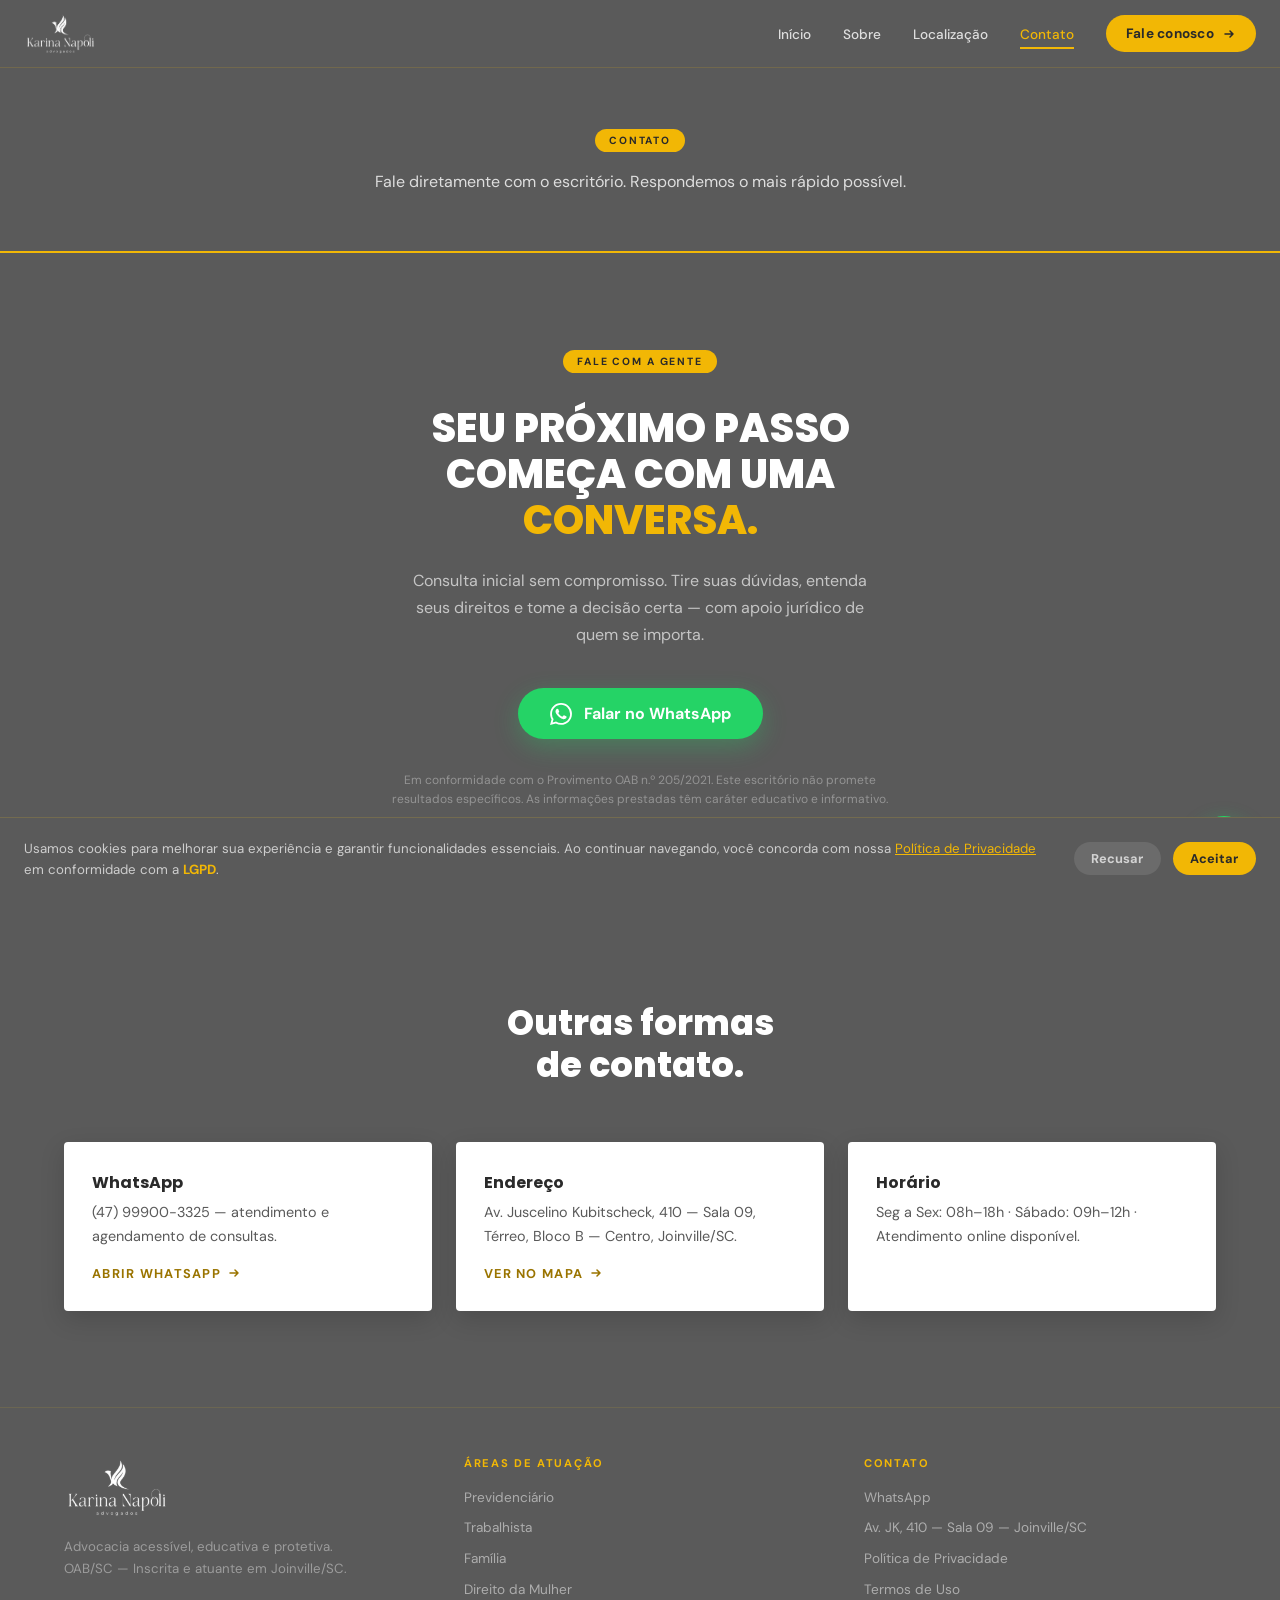
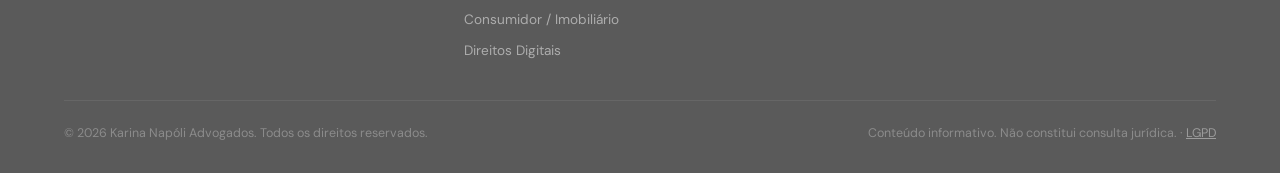
==== commit 49344ef5: "fix: aumenta logo do footer (36→64px) e remove citação "Não é caro" da Home Co-Authored-By: Claude O" ====
--- a/contato.html
+++ b/contato.html
@@ -123,7 +123,7 @@
       <div class="footer__inner">
         <div class="footer__brand">
           <a href="/" class="footer__brand-logo" aria-label="Karina Napóli Advogados">
-            <img src="logo-branca-transparente.png" alt="Karina Napóli Advogados" height="36" style="height:36px;width:auto;display:block;" />
+            <img src="logo-branca-transparente.png" alt="Karina Napóli Advogados" height="64" style="height:64px;width:auto;display:block;" />
           </a>
           <p class="footer__brand-desc">
             Advocacia acessível, educativa e protetiva.<br/>
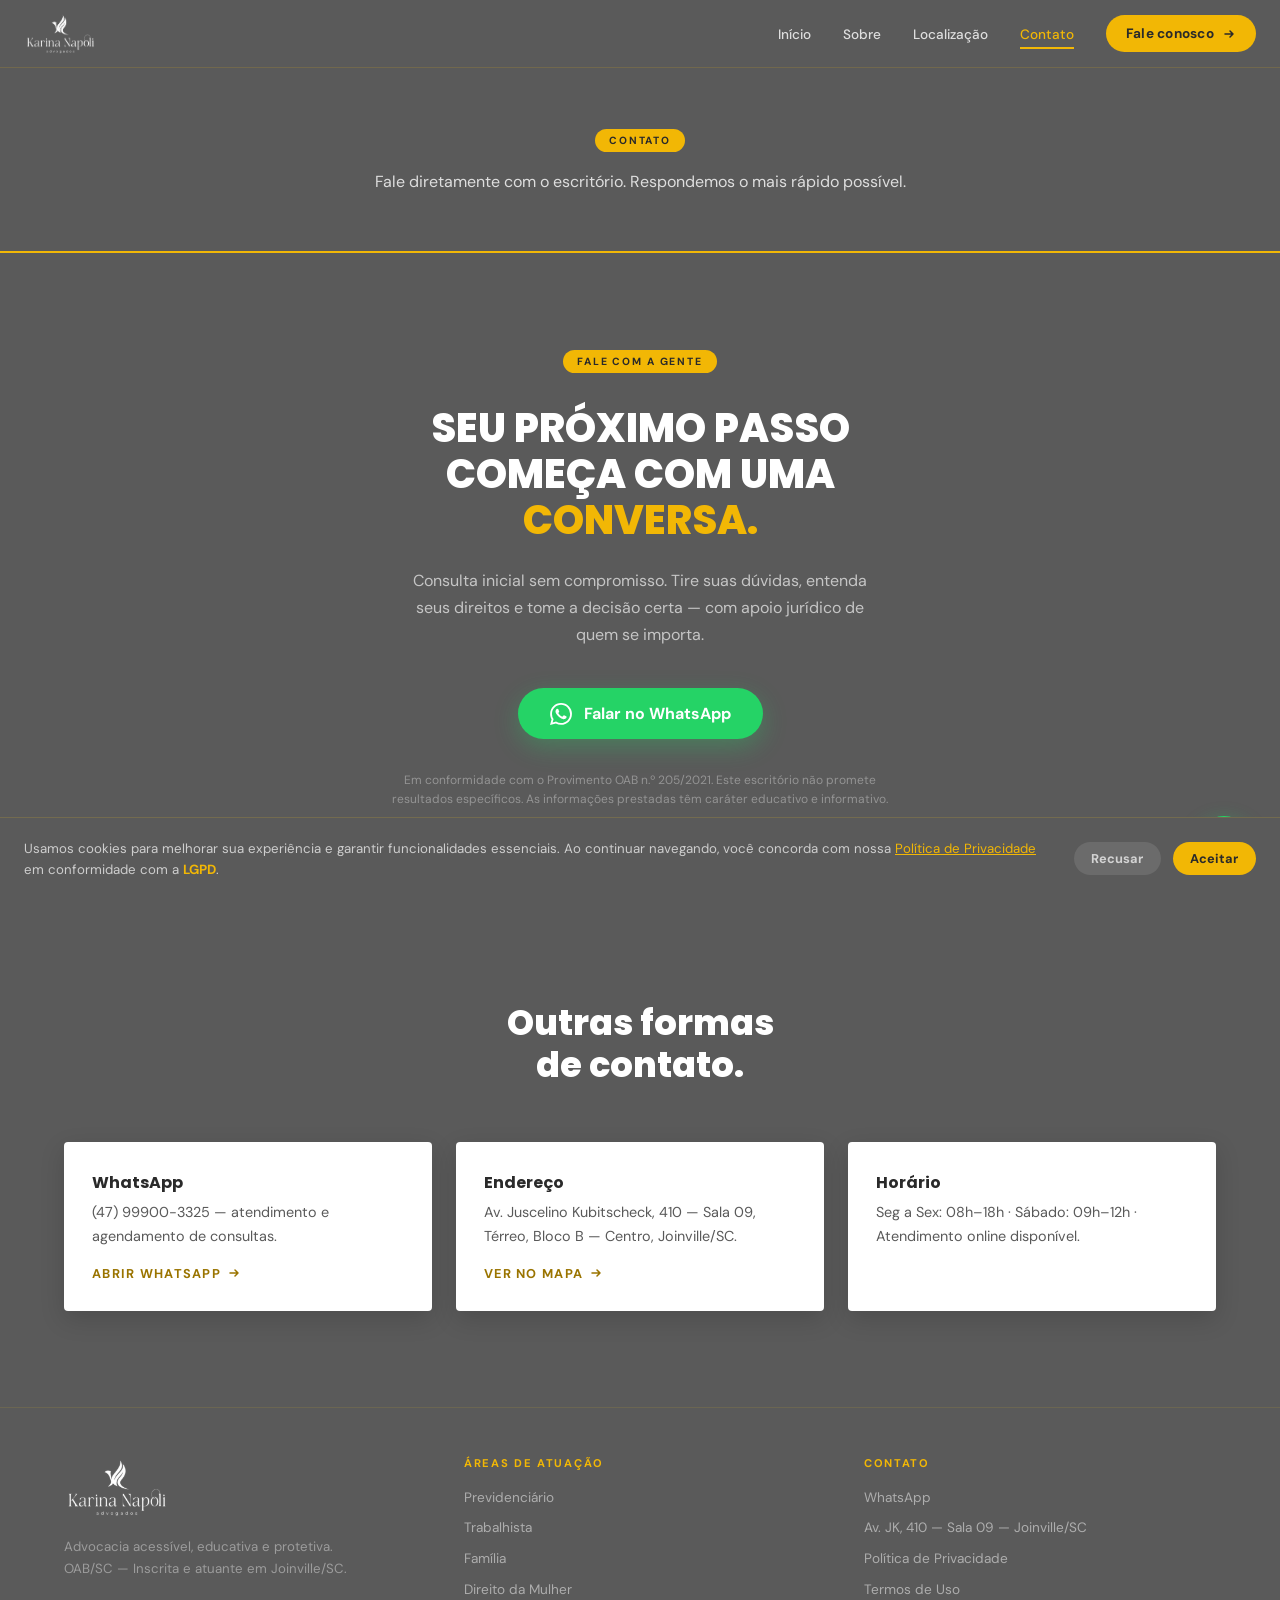
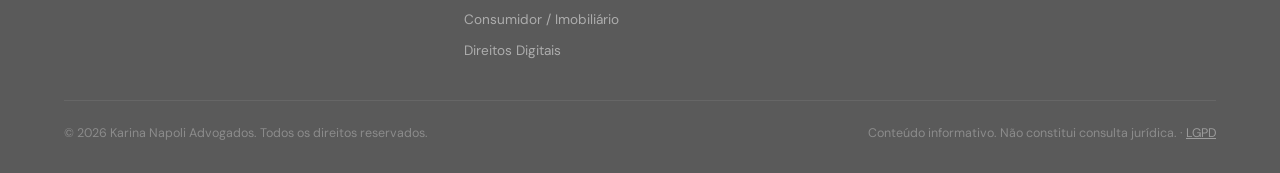
==== commit d5159ac3: "fix: corrige nome "Napóli" → "Napoli" em todas as páginas Co-Authored-By: Claude Opus 4.8 (1M contex" ====
--- a/contato.html
+++ b/contato.html
@@ -3,8 +3,8 @@
 <head>
   <meta charset="UTF-8" />
   <meta name="viewport" content="width=device-width, initial-scale=1.0" />
-  <title>Contato — Karina Napóli Advogados | Fale Conosco</title>
-  <meta name="description" content="Entre em contato com a Karina Napóli Advogados em Joinville/SC. Fale pelo WhatsApp, veja o endereço e os horários de atendimento." />
+  <title>Contato — Karina Napoli Advogados | Fale Conosco</title>
+  <meta name="description" content="Entre em contato com a Karina Napoli Advogados em Joinville/SC. Fale pelo WhatsApp, veja o endereço e os horários de atendimento." />
   <link rel="canonical" href="https://project-lc61i.vercel.app/contato" />
   <link rel="icon" href="favicon.ico?v=2" sizes="any" />
   <link rel="icon" type="image/png" sizes="32x32" href="favicon-32x32.png?v=2" />
@@ -14,9 +14,9 @@
   <meta name="theme-color" content="#5A5A5A" />
   <meta property="og:type" content="website" />
   <meta property="og:locale" content="pt_BR" />
-  <meta property="og:site_name" content="Karina Napóli Advogados" />
-  <meta property="og:title" content="Contato — Karina Napóli Advogados | Fale Conosco" />
-  <meta property="og:description" content="Entre em contato com a Karina Napóli Advogados em Joinville/SC. Fale pelo WhatsApp, veja o endereço e os horários de atendimento." />
+  <meta property="og:site_name" content="Karina Napoli Advogados" />
+  <meta property="og:title" content="Contato — Karina Napoli Advogados | Fale Conosco" />
+  <meta property="og:description" content="Entre em contato com a Karina Napoli Advogados em Joinville/SC. Fale pelo WhatsApp, veja o endereço e os horários de atendimento." />
   <meta property="og:url" content="https://project-lc61i.vercel.app/contato" />
   <meta property="og:image" content="https://project-lc61i.vercel.app/apple-touch-icon.png" />
   <meta name="twitter:card" content="summary" />
@@ -31,8 +31,8 @@
   <!-- ══════════ NAVBAR ══════════ -->
   <header>
     <nav class="navbar" aria-label="Navegação principal">
-      <a href="/" class="navbar__logo" aria-label="Karina Napóli Advogados — Página inicial">
-        <img src="logo-branca-transparente.png" alt="Karina Napóli Advogados" height="44" style="height:44px;width:auto;display:block;" />
+      <a href="/" class="navbar__logo" aria-label="Karina Napoli Advogados — Página inicial">
+        <img src="logo-branca-transparente.png" alt="Karina Napoli Advogados" height="44" style="height:44px;width:auto;display:block;" />
       </a>
       <button class="navbar__toggle" aria-label="Abrir menu" aria-expanded="false" aria-controls="nav-wrap" id="nav-toggle">
         <span></span><span></span><span></span>
@@ -122,8 +122,8 @@
     <div class="container">
       <div class="footer__inner">
         <div class="footer__brand">
-          <a href="/" class="footer__brand-logo" aria-label="Karina Napóli Advogados">
-            <img src="logo-branca-transparente.png" alt="Karina Napóli Advogados" height="64" style="height:64px;width:auto;display:block;" />
+          <a href="/" class="footer__brand-logo" aria-label="Karina Napoli Advogados">
+            <img src="logo-branca-transparente.png" alt="Karina Napoli Advogados" height="64" style="height:64px;width:auto;display:block;" />
           </a>
           <p class="footer__brand-desc">
             Advocacia acessível, educativa e protetiva.<br/>
@@ -157,7 +157,7 @@
       </div>
 
       <div class="footer__bottom">
-        <p>© 2026 Karina Napóli Advogados. Todos os direitos reservados.</p>
+        <p>© 2026 Karina Napoli Advogados. Todos os direitos reservados.</p>
         <p>
           Conteúdo informativo. Não constitui consulta jurídica. ·
           <a href="#">LGPD</a>
--- a/styles.css
+++ b/styles.css
@@ -1244,3 +1244,25 @@
   .navbar__nav a.active::after,
   .navbar__nav a[aria-current="page"]::after { display: none; }
 }
+
+/* ═══════════════════════════════════════
+   HARDENING RESPONSIVO — evita overflow horizontal no mobile
+   ═══════════════════════════════════════ */
+html { max-width: 100%; overflow-x: hidden; }
+img, svg, iframe { max-width: 100%; }
+.section-title, .hero__title, .hero__sub, .cta-final__title, .cta-final__sub,
+.intro-quote blockquote, .section-desc, .area-card__title, .area-card__desc,
+.depo-card__text, .sobre__panel p, .sabia-card__text {
+  overflow-wrap: break-word;
+  word-break: normal;
+}
+
+@media (max-width: 767px) {
+  /* depoimentos / cards de contato: coluna única em qualquer largura de celular */
+  .depoimentos__grid { grid-template-columns: 1fr; }
+  /* trajetória: gap menor e itens em base flexível para não estourar */
+  .intro-history { gap: 1.25rem 1.75rem; }
+  .intro-history__item { flex: 0 1 auto; }
+  /* cabeçalhos de página internos: menos padding no topo */
+  .intro-strip[style] { padding-top: 6rem !important; }
+}
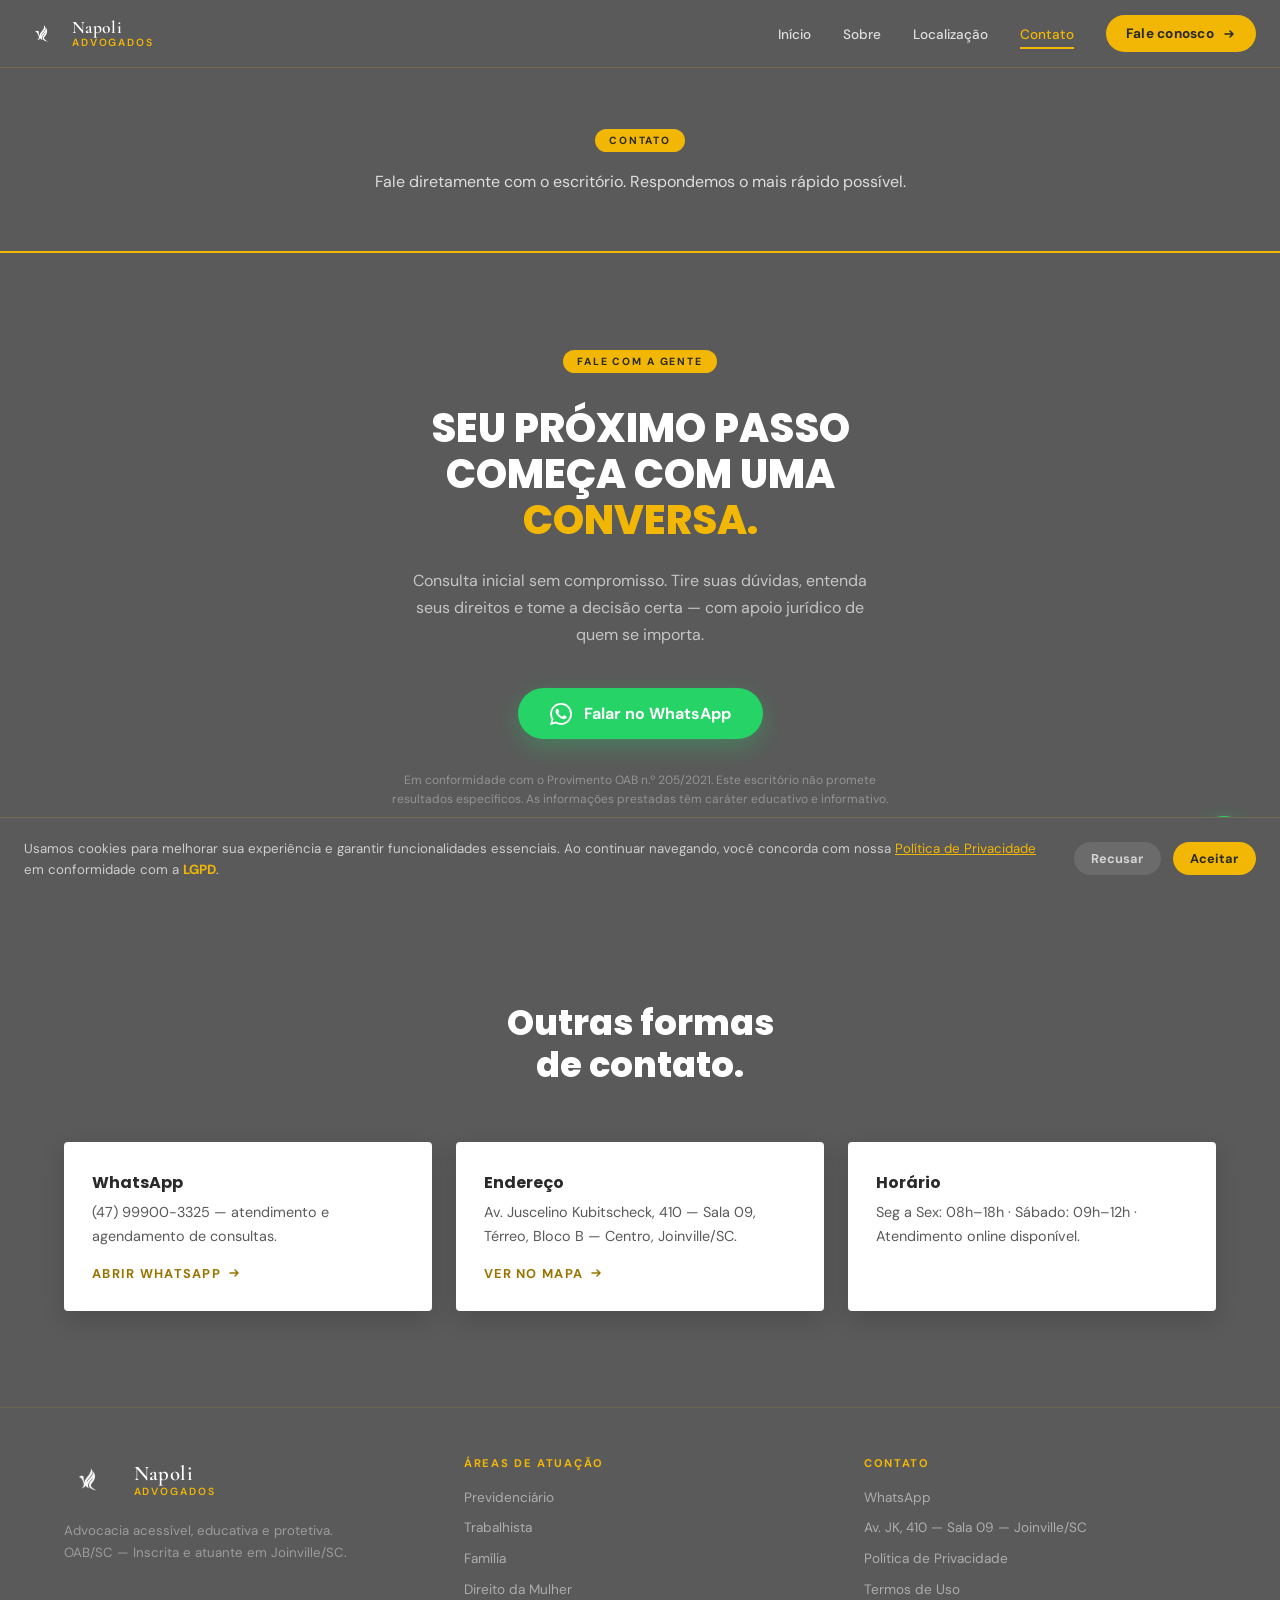
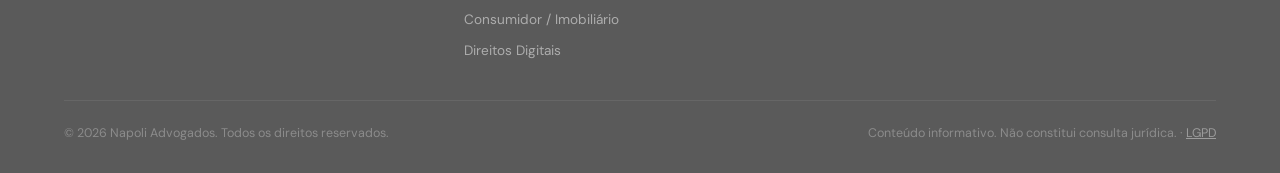
==== commit ebb4f8a5: "Reorganiza estrutura de arquivos e atualiza marca do escritorio - Move CSS/JS/imagens para assets/cs" ====
--- a/contato.html
+++ b/contato.html
@@ -3,27 +3,27 @@
 <head>
   <meta charset="UTF-8" />
   <meta name="viewport" content="width=device-width, initial-scale=1.0" />
-  <title>Contato — Karina Napoli Advogados | Fale Conosco</title>
-  <meta name="description" content="Entre em contato com a Karina Napoli Advogados em Joinville/SC. Fale pelo WhatsApp, veja o endereço e os horários de atendimento." />
+  <title>Contato — Napoli Advogados | Fale Conosco</title>
+  <meta name="description" content="Entre em contato com a Napoli Advogados em Joinville/SC. Fale pelo WhatsApp, veja o endereço e os horários de atendimento." />
   <link rel="canonical" href="https://project-lc61i.vercel.app/contato" />
-  <link rel="icon" href="favicon.ico?v=2" sizes="any" />
-  <link rel="icon" type="image/png" sizes="32x32" href="favicon-32x32.png?v=2" />
-  <link rel="icon" type="image/png" sizes="16x16" href="favicon-16x16.png?v=2" />
-  <link rel="icon" type="image/png" sizes="192x192" href="favicon-192.png?v=2" />
-  <link rel="apple-touch-icon" sizes="180x180" href="apple-touch-icon.png?v=2" />
+  <link rel="icon" href="assets/images/favicons/favicon.ico?v=2" sizes="any" />
+  <link rel="icon" type="image/png" sizes="32x32" href="assets/images/favicons/favicon-32x32.png?v=2" />
+  <link rel="icon" type="image/png" sizes="16x16" href="assets/images/favicons/favicon-16x16.png?v=2" />
+  <link rel="icon" type="image/png" sizes="192x192" href="assets/images/favicons/favicon-192.png?v=2" />
+  <link rel="apple-touch-icon" sizes="180x180" href="assets/images/favicons/apple-touch-icon.png?v=2" />
   <meta name="theme-color" content="#5A5A5A" />
   <meta property="og:type" content="website" />
   <meta property="og:locale" content="pt_BR" />
-  <meta property="og:site_name" content="Karina Napoli Advogados" />
-  <meta property="og:title" content="Contato — Karina Napoli Advogados | Fale Conosco" />
-  <meta property="og:description" content="Entre em contato com a Karina Napoli Advogados em Joinville/SC. Fale pelo WhatsApp, veja o endereço e os horários de atendimento." />
+  <meta property="og:site_name" content="Napoli Advogados" />
+  <meta property="og:title" content="Contato — Napoli Advogados | Fale Conosco" />
+  <meta property="og:description" content="Entre em contato com a Napoli Advogados em Joinville/SC. Fale pelo WhatsApp, veja o endereço e os horários de atendimento." />
   <meta property="og:url" content="https://project-lc61i.vercel.app/contato" />
-  <meta property="og:image" content="https://project-lc61i.vercel.app/apple-touch-icon.png" />
+  <meta property="og:image" content="https://project-lc61i.vercel.app/assets/images/favicons/apple-touch-icon.png" />
   <meta name="twitter:card" content="summary" />
   <link rel="preconnect" href="https://fonts.googleapis.com" />
   <link rel="preconnect" href="https://fonts.gstatic.com" crossorigin />
   <link href="https://fonts.googleapis.com/css2?family=Cormorant+Garamond:ital,wght@0,500;0,600;1,500&family=Poppins:wght@700;800&family=DM+Sans:wght@400;500;600&display=swap" rel="stylesheet" />
-  <link rel="stylesheet" href="styles.css" />
+  <link rel="stylesheet" href="assets/css/styles.css" />
 </head>
 <body>
 
@@ -31,8 +31,12 @@
   <!-- ══════════ NAVBAR ══════════ -->
   <header>
     <nav class="navbar" aria-label="Navegação principal">
-      <a href="/" class="navbar__logo" aria-label="Karina Napoli Advogados — Página inicial">
-        <img src="logo-branca-transparente.png" alt="Karina Napoli Advogados" height="44" style="height:44px;width:auto;display:block;" />
+      <a href="/" class="navbar__logo" aria-label="Napoli Advogados — Página inicial">
+        <img src="assets/images/logo-icone.png" alt="Napoli Advogados" height="36" style="height:36px;width:auto;display:block;" />
+        <span class="navbar__logo-text">
+          <span class="navbar__logo-name">Napoli</span>
+          <span class="navbar__logo-sub">Advogados</span>
+        </span>
       </a>
       <button class="navbar__toggle" aria-label="Abrir menu" aria-expanded="false" aria-controls="nav-wrap" id="nav-toggle">
         <span></span><span></span><span></span>
@@ -122,8 +126,12 @@
     <div class="container">
       <div class="footer__inner">
         <div class="footer__brand">
-          <a href="/" class="footer__brand-logo" aria-label="Karina Napoli Advogados">
-            <img src="logo-branca-transparente.png" alt="Karina Napoli Advogados" height="64" style="height:64px;width:auto;display:block;" />
+          <a href="/" class="footer__brand-logo" aria-label="Napoli Advogados">
+            <img src="assets/images/logo-icone.png" alt="Napoli Advogados" height="48" style="height:48px;width:auto;display:block;" />
+            <span class="navbar__logo-text" style="margin-left:.75rem">
+              <span class="navbar__logo-name" style="font-size:1.3rem">Napoli</span>
+              <span class="navbar__logo-sub">Advogados</span>
+            </span>
           </a>
           <p class="footer__brand-desc">
             Advocacia acessível, educativa e protetiva.<br/>
@@ -157,7 +165,7 @@
       </div>
 
       <div class="footer__bottom">
-        <p>© 2026 Karina Napoli Advogados. Todos os direitos reservados.</p>
+        <p>© 2026 Napoli Advogados. Todos os direitos reservados.</p>
         <p>
           Conteúdo informativo. Não constitui consulta jurídica. ·
           <a href="#">LGPD</a>
@@ -193,7 +201,7 @@
     </div>
   </div>
 
-  <script src="script.js" defer></script>
+  <script src="assets/js/script.js" defer></script>
 
 </body>
 </html>
--- a/assets/css/styles.css
+++ b/assets/css/styles.css
@@ -0,0 +1,1348 @@
+*, *::before, *::after { box-sizing: border-box; margin: 0; padding: 0; }
+
+    :root {
+      /* ─── NOVA PALETA (sem azul) ─── */
+      --bg-main: #5A5A5A;      /* fundo principal — cor única e sólida em toda a página */
+      --card-bg: #FFFFFF;      /* cards de depoimento / versão A */
+      --card-bg-alt: #2A2A2A;  /* cards versão B (área de atuação) */
+      --gray-dark: #2A2A2A;    /* textos e detalhes de contraste */
+      --gray-light: #9A9A9A;   /* textos secundários */
+      --gold: #F2B705;         /* único acento de cor */
+
+      /* Aliases legados repontados p/ nova paleta (mantém classes existentes) */
+      --navy-900: var(--gray-dark);
+      --navy-700: var(--gray-dark);
+      --slate-600: var(--bg-main);
+      --navy-quote: var(--bg-main);
+      --royal-500: var(--gold);
+      --gold-500: var(--gold);
+      --gold-400: var(--gold);
+      --gold-300: var(--gold);
+      --white: #FFFFFF;
+      --off-white: var(--bg-main);
+      --font-serif: 'Cormorant Garamond', Georgia, serif;
+      --font-sans: 'Poppins', sans-serif;
+      --font-body: 'DM Sans', sans-serif;
+      --radius-pill: 4px;      /* elementos retos/angulares */
+      --radius-card: 4px;
+    }
+
+    html { scroll-behavior: smooth; }
+
+    body {
+      font-family: var(--font-body);
+      font-size: 16px;
+      color: var(--white);
+      background: var(--bg-main);
+      overflow-x: hidden;
+    }
+
+    /* ─── SKIP LINK ─── */
+    .skip-link {
+      position: absolute;
+      top: -100%;
+      left: 1rem;
+      background: var(--gold-400);
+      color: var(--navy-900);
+      padding: .5rem 1rem;
+      border-radius: 0 0 8px 8px;
+      font-weight: 600;
+      z-index: 9999;
+      transition: top .2s;
+    }
+    .skip-link:focus { top: 0; }
+
+    /* ─── NAVBAR ─── */
+    .navbar {
+      position: fixed;
+      top: 0; left: 0; right: 0;
+      background: var(--bg-main);
+      z-index: 1000;
+      padding: 0 1.5rem;
+      height: 68px;
+      display: flex;
+      align-items: center;
+      justify-content: space-between;
+      border-bottom: 1px solid rgba(242,183,5,.15);
+    }
+
+    .navbar__logo {
+      display: flex;
+      align-items: center;
+      gap: .75rem;
+      text-decoration: none;
+    }
+    .navbar__logo-text {
+      display: flex;
+      flex-direction: column;
+      line-height: 1.1;
+    }
+    .navbar__logo-name {
+      font-family: var(--font-serif);
+      font-weight: 600;
+      font-size: 1.1rem;
+      color: var(--white);
+      letter-spacing: .02em;
+    }
+    .navbar__logo-sub {
+      font-family: var(--font-body);
+      font-size: .65rem;
+      font-weight: 600;
+      letter-spacing: .18em;
+      text-transform: uppercase;
+      color: var(--gold-400);
+    }
+
+    .navbar__nav {
+      display: flex;
+      align-items: center;
+      gap: 2rem;
+      list-style: none;
+    }
+    .navbar__nav a {
+      font-family: var(--font-body);
+      font-size: .85rem;
+      font-weight: 500;
+      color: rgba(255,255,255,.8);
+      text-decoration: none;
+      transition: color .2s;
+    }
+    .navbar__nav a:hover,
+    .navbar__nav a:focus-visible { color: var(--gold-400); }
+
+    .btn-cta {
+      display: inline-flex;
+      align-items: center;
+      gap: .5rem;
+      background: var(--gold-400);
+      color: var(--navy-900);
+      font-family: var(--font-body);
+      font-weight: 700;
+      font-size: .85rem;
+      padding: .6rem 1.25rem;
+      border-radius: 50px;
+      text-decoration: none;
+      border: none;
+      cursor: pointer;
+      transition: background .2s, transform .15s;
+      letter-spacing: .02em;
+    }
+    .btn-cta:hover,
+    .btn-cta:focus-visible {
+      background: var(--gold-300);
+      transform: translateY(-1px);
+    }
+    .btn-cta:active { transform: translateY(0); }
+
+    .navbar__toggle {
+      display: none;
+      background: none;
+      border: none;
+      cursor: pointer;
+      padding: .5rem;
+    }
+    .navbar__toggle span {
+      display: block;
+      width: 22px;
+      height: 2px;
+      background: var(--white);
+      margin: 5px 0;
+      transition: .3s;
+      border-radius: 2px;
+    }
+
+    /* mobile nav */
+    @media (max-width: 767px) {
+      .navbar__nav-wrap {
+        position: fixed;
+        top: 68px; left: 0; right: 0;
+        background: var(--bg-main);
+        padding: 1.5rem;
+        flex-direction: column;
+        gap: 1.25rem;
+        transform: translateY(-120%);
+        transition: transform .3s ease;
+        display: flex;
+      }
+      .navbar__nav-wrap.open { transform: translateY(0); }
+      .navbar__nav { flex-direction: column; gap: 1rem; }
+      .navbar__toggle { display: block; }
+    }
+    @media (min-width: 768px) {
+      .navbar__nav-wrap { display: flex; align-items: center; gap: 2rem; }
+    }
+
+    /* ─── HERO ─── */
+    .hero {
+      min-height: 100dvh;
+      background: var(--bg-main);
+      position: relative;
+      overflow: hidden;
+      display: flex;
+      align-items: center;
+      padding-top: 68px;
+    }
+
+    /* pontos/partículas removidos (FASE 2) */
+    .hero__bg-dots { display: none; }
+
+    /* curva ondulada removida (FASE 2 — bordas retas) */
+    .hero__curve { display: none; }
+    .curve-divider {
+      display: block;
+      width: 100%;
+    }
+
+    .signature-path {
+      stroke-dasharray: 1200;
+      stroke-dashoffset: 1200;
+      animation: drawCurve 2s ease-out 0.6s forwards;
+    }
+    @keyframes drawCurve {
+      to { stroke-dashoffset: 0; }
+    }
+    @media (prefers-reduced-motion: reduce) {
+      .signature-path { animation: none; stroke-dashoffset: 0; }
+    }
+
+    .hero__inner {
+      position: relative;
+      z-index: 2;
+      max-width: 1200px;
+      margin: 0 auto;
+      padding: 5rem 1.5rem 8rem;
+      display: grid;
+      grid-template-columns: 1fr 1fr;
+      gap: 4rem;
+      align-items: center;
+    }
+    @media (max-width: 767px) {
+      .hero__inner {
+        grid-template-columns: 1fr;
+        gap: 2.5rem;
+        padding: 3rem 1.25rem 6rem;
+      }
+    }
+
+    .hero__tag {
+      display: inline-block;
+      background: rgba(250,202,18,.12);
+      border: 1px solid var(--gold-400);
+      color: var(--gold-400);
+      font-family: var(--font-body);
+      font-size: .7rem;
+      font-weight: 600;
+      letter-spacing: .18em;
+      text-transform: uppercase;
+      padding: .35rem .9rem;
+      border-radius: 50px;
+      margin-bottom: 1.25rem;
+    }
+
+    .hero__title {
+      font-family: var(--font-sans);
+      font-weight: 800;
+      font-size: clamp(1.8rem, 4.5vw, 3.2rem);
+      line-height: 1.15;
+      color: var(--white);
+      text-transform: uppercase;
+      letter-spacing: -.01em;
+      margin-bottom: 1.25rem;
+    }
+    .hero__title em {
+      font-style: normal;
+      color: var(--gold-500);
+    }
+
+    .hero__sub {
+      font-family: var(--font-body);
+      font-size: 1.05rem;
+      line-height: 1.7;
+      color: rgba(255,255,255,.75);
+      max-width: 480px;
+      margin-bottom: 2rem;
+    }
+
+    .hero__actions {
+      display: flex;
+      gap: 1rem;
+      flex-wrap: wrap;
+    }
+
+    .btn-outline {
+      display: inline-flex;
+      align-items: center;
+      gap: .5rem;
+      background: transparent;
+      color: var(--white);
+      font-family: var(--font-body);
+      font-weight: 600;
+      font-size: .85rem;
+      padding: .6rem 1.25rem;
+      border-radius: 50px;
+      text-decoration: none;
+      border: 1px solid rgba(255,255,255,.4);
+      transition: border-color .2s, color .2s;
+    }
+    .btn-outline:hover,
+    .btn-outline:focus-visible {
+      border-color: var(--gold-400);
+      color: var(--gold-400);
+    }
+
+    .hero__photo-wrap {
+      position: relative;
+      width: 100%;
+      max-width: 380px;
+      margin: 0 auto;
+    }
+    .hero__photo-frame {
+      position: relative;
+      border-radius: var(--radius-card);
+      overflow: hidden;
+      border: 1px solid var(--gold-400);
+      box-shadow: 0 0 0 6px rgba(242,183,5,.1), 0 32px 64px rgba(0,0,0,.4);
+      max-width: 380px;
+      width: 100%;
+      aspect-ratio: 3/4;
+    }
+    .hero__photo-frame img {
+      width: 100%;
+      height: 100%;
+      object-fit: cover;
+      display: block;
+    }
+    .hero__photo-overlay {
+      position: absolute;
+      inset: 0;
+      background: linear-gradient(to top, rgba(0,0,0,.5) 0%, transparent 60%);
+    }
+    /* card "invadindo" levemente a borda inferior da foto (FASE 2) */
+    .hero__photo-badge {
+      position: absolute;
+      bottom: -1rem;
+      left: -1rem;
+      background: var(--gray-dark);
+      border: 1px solid var(--gold);
+      border-radius: 4px;
+      padding: .6rem 1rem;
+      box-shadow: 0 10px 28px rgba(0,0,0,.35);
+      z-index: 3;
+    }
+    .hero__photo-badge p {
+      font-family: var(--font-body);
+      font-size: .75rem;
+      color: var(--gold-400);
+      font-weight: 600;
+      letter-spacing: .12em;
+      text-transform: uppercase;
+    }
+    .hero__photo-badge span {
+      font-family: var(--font-serif);
+      font-size: 1rem;
+      color: var(--white);
+      font-weight: 500;
+      display: block;
+    }
+
+    /* orbs desfocados removidos (FASE 2) */
+    .hero__orb { display: none; }
+
+    /* ─── SECTION COMMONS ─── */
+    .section-label {
+      display: inline-block;
+      background: var(--gold-400);
+      color: var(--navy-900);
+      font-family: var(--font-body);
+      font-size: .65rem;
+      font-weight: 700;
+      letter-spacing: .18em;
+      text-transform: uppercase;
+      padding: .3rem .85rem;
+      border-radius: 50px;
+      margin-bottom: 1rem;
+    }
+
+    .section-title {
+      font-family: var(--font-sans);
+      font-weight: 800;
+      font-size: clamp(1.4rem, 3vw, 2.2rem);
+      line-height: 1.2;
+      color: var(--white);
+    }
+    .section-title--white { color: var(--white); }
+
+    .section-desc {
+      font-family: var(--font-body);
+      font-size: 1rem;
+      line-height: 1.7;
+      color: rgba(255,255,255,.8);
+      max-width: 560px;
+    }
+    .section-desc--white { color: rgba(255,255,255,.7); }
+
+    .container {
+      max-width: 1200px;
+      margin: 0 auto;
+      padding: 0 1.5rem;
+    }
+
+    /* ─── ÁREAS DE ATUAÇÃO ─── */
+    .areas {
+      background: var(--bg-main);
+      padding: 6rem 0;
+      position: relative;
+    }
+
+    .areas__head {
+      text-align: center;
+      margin-bottom: 3.5rem;
+    }
+    .areas__head .section-desc {
+      margin: 1rem auto 0;
+    }
+
+    .areas__grid {
+      display: grid;
+      grid-template-columns: repeat(auto-fit, minmax(280px, 1fr));
+      gap: 1.5rem;
+    }
+
+    /* Cards de área — versão escolhida: cinza escuro (Versão B) */
+    .area-card {
+      background: var(--card-bg-alt);
+      border: 1px solid rgba(255,255,255,.12);
+      border-radius: 4px;
+      padding: 2rem 1.75rem;
+      position: relative;
+      overflow: hidden;
+      transition: transform .25s, box-shadow .25s, border-color .25s;
+    }
+    .area-card::before {
+      content: '';
+      position: absolute;
+      top: 0; left: 0; right: 0;
+      height: 3px;
+      background: var(--gold);
+      transform: scaleX(0);
+      transform-origin: left;
+      transition: transform .3s ease;
+    }
+    .area-card:hover {
+      transform: translateY(-4px);
+      box-shadow: 0 12px 36px rgba(0,0,0,.4);
+      border-color: var(--gold);
+    }
+    .area-card:hover::before { transform: scaleX(1); }
+
+    .area-card__icon {
+      width: 52px;
+      height: 52px;
+      background: var(--gold);
+      border-radius: 4px;
+      display: flex;
+      align-items: center;
+      justify-content: center;
+      margin-bottom: 1.25rem;
+    }
+    .area-card__icon svg {
+      width: 26px;
+      height: 26px;
+      stroke: var(--gray-dark);
+      fill: none;
+      stroke-width: 1.5;
+      stroke-linecap: round;
+      stroke-linejoin: round;
+    }
+
+    .area-card__title {
+      font-family: var(--font-sans);
+      font-weight: 700;
+      font-size: 1rem;
+      color: var(--white);
+      margin-bottom: .5rem;
+      text-transform: uppercase;
+      letter-spacing: .03em;
+    }
+    .area-card__desc {
+      font-family: var(--font-body);
+      font-size: .9rem;
+      line-height: 1.65;
+      color: rgba(255,255,255,.72);
+    }
+    .area-card__link {
+      display: inline-flex;
+      align-items: center;
+      gap: .4rem;
+      margin-top: 1rem;
+      font-family: var(--font-body);
+      font-size: .8rem;
+      font-weight: 700;
+      letter-spacing: .1em;
+      text-transform: uppercase;
+      color: var(--gold);
+      text-decoration: none;
+      transition: gap .2s;
+    }
+    .area-card__link:hover { gap: .7rem; }
+
+    /* ─── COMO POSSO LHE AJUDAR? (3 blocos, do rascunho da Karina) ─── */
+    .help-steps {
+      background: var(--bg-main);
+      padding: 2rem 0 6rem;
+      position: relative;
+    }
+
+    .help-steps__grid {
+      display: flex;
+      flex-direction: column;
+      gap: 1.25rem;
+      max-width: 880px;
+      margin: 0 auto;
+    }
+
+    .help-steps__item {
+      background: var(--card-bg-alt);
+      border: 1px solid rgba(255,255,255,.12);
+      border-radius: 4px;
+      padding: 1.75rem 2rem;
+      position: relative;
+      overflow: hidden;
+      transition: transform .25s, box-shadow .25s, border-color .25s;
+    }
+    .help-steps__item::before {
+      content: '';
+      position: absolute;
+      top: 0; left: 0; bottom: 0;
+      width: 3px;
+      background: var(--gold);
+    }
+    .help-steps__item:hover {
+      transform: translateY(-3px);
+      box-shadow: 0 12px 36px rgba(0,0,0,.35);
+      border-color: var(--gold);
+    }
+
+    /* caixas crescendo de tamanho — eco do rascunho (pequena → média → grande) */
+    .help-steps__item--sm { padding: 1.5rem 1.75rem; margin-left: 0; }
+    .help-steps__item--md { padding: 2rem 2.25rem; margin-left: 2%; margin-right: -2%; }
+    .help-steps__item--lg { padding: 2.5rem 2.75rem; margin-left: 4%; margin-right: -4%; }
+
+    .help-steps__step {
+      display: block;
+      font-family: var(--font-sans);
+      font-weight: 800;
+      font-size: .8rem;
+      letter-spacing: .12em;
+      color: var(--gold);
+      margin-bottom: .5rem;
+    }
+    .help-steps__title {
+      font-family: var(--font-sans);
+      font-weight: 700;
+      font-size: 1.1rem;
+      color: var(--white);
+      text-transform: uppercase;
+      letter-spacing: .02em;
+      margin-bottom: .5rem;
+    }
+    .help-steps__desc {
+      font-family: var(--font-body);
+      font-size: .9rem;
+      line-height: 1.65;
+      color: rgba(255,255,255,.72);
+      max-width: 620px;
+    }
+
+    @media (max-width: 640px) {
+      .help-steps__item--sm,
+      .help-steps__item--md,
+      .help-steps__item--lg {
+        margin-left: 0;
+        margin-right: 0;
+        padding: 1.5rem 1.5rem;
+      }
+    }
+
+    /* ─── QUOTE / AUTORIDADE ─── */
+    .quote-section {
+      background: var(--navy-quote);
+      padding: 5rem 0;
+      position: relative;
+      overflow: hidden;
+    }
+
+    .quote-inner {
+      position: relative;
+      z-index: 1;
+      text-align: center;
+      max-width: 780px;
+      margin: 0 auto;
+      padding: 3.5rem 5rem;
+    }
+
+    .quote-mark--open,
+    .quote-mark--close {
+      font-family: var(--font-serif);
+      font-size: 7rem;
+      line-height: 1;
+      color: var(--gold-400);
+      opacity: .65;
+      position: absolute;
+      user-select: none;
+    }
+    .quote-mark--open { top: .5rem; left: 1.5rem; }
+    .quote-mark--close { bottom: .5rem; right: 1.5rem; transform: rotate(180deg); }
+
+    .quote-text {
+      font-family: var(--font-serif);
+      font-size: clamp(1.25rem, 2.8vw, 1.85rem);
+      font-weight: 500;
+      line-height: 1.65;
+      color: var(--white);
+      font-style: italic;
+    }
+    .quote-text strong {
+      font-style: normal;
+      font-weight: 700;
+      color: var(--white);
+    }
+    .quote-text strong em {
+      color: var(--gold-400);
+      font-style: italic;
+    }
+
+    /* ─── SOBRE / VOCÊ SABIA ─── */
+    .sobre {
+      padding: 6rem 0;
+      background: var(--bg-main);
+    }
+
+    .sobre__grid {
+      display: grid;
+      grid-template-columns: 1fr 1fr;
+      gap: 5rem;
+      align-items: center;
+      margin-bottom: 5rem;
+    }
+    @media (max-width: 767px) {
+      .sobre__grid { grid-template-columns: 1fr; gap: 2.5rem; }
+      .sobre__grid--reverse .sobre__visual { order: -1; }
+    }
+
+    .sobre__text .section-desc { margin: 1rem 0 1.5rem; }
+
+    .sabia-cards {
+      display: flex;
+      flex-direction: column;
+      gap: 1rem;
+      margin-top: 1.5rem;
+    }
+    .sabia-card {
+      display: flex;
+      gap: 1rem;
+      align-items: flex-start;
+      background: var(--card-bg-alt);
+      border: 1px solid rgba(255,255,255,.12);
+      border-radius: 4px;
+      padding: 1.1rem 1.25rem;
+      border-left: 3px solid var(--gold);
+    }
+    .sabia-card__icon {
+      flex-shrink: 0;
+      width: 36px;
+      height: 36px;
+      background: var(--gold);
+      border-radius: 4px;
+      display: flex;
+      align-items: center;
+      justify-content: center;
+    }
+    .sabia-card__icon svg {
+      width: 18px; height: 18px;
+      stroke: var(--gray-dark);
+      fill: none;
+      stroke-width: 1.5;
+      stroke-linecap: round;
+      stroke-linejoin: round;
+    }
+    .sabia-card__text {
+      font-family: var(--font-body);
+      font-size: .9rem;
+      line-height: 1.6;
+      color: rgba(255,255,255,.72);
+    }
+    .sabia-card__text strong {
+      color: var(--white);
+      font-weight: 600;
+    }
+
+    /* Painel de texto que substitui a foto do Sobre (FASE 4.1) */
+    .sobre__panel {
+      background: var(--card-bg-alt);
+      border: 1px solid rgba(255,255,255,.12);
+      border-radius: 4px;
+      border-left: 3px solid var(--gold);
+      padding: 2rem 2rem;
+      box-shadow: 0 20px 60px rgba(0,0,0,.28);
+    }
+    .sobre__panel h3 {
+      font-family: var(--font-sans);
+      font-weight: 700;
+      font-size: 1.1rem;
+      color: var(--white);
+      margin-bottom: 1rem;
+      text-transform: uppercase;
+      letter-spacing: .03em;
+    }
+    .sobre__panel p {
+      font-family: var(--font-body);
+      font-size: .95rem;
+      line-height: 1.75;
+      color: rgba(255,255,255,.78);
+      margin-bottom: 1rem;
+    }
+    .sobre__panel p:last-child { margin-bottom: 0; }
+    .sobre__panel .sobre__tradicao {
+      font-family: var(--font-serif);
+      font-style: italic;
+      font-size: 1.05rem;
+      color: var(--white);
+      border-top: 1px solid rgba(255,255,255,.15);
+      padding-top: 1rem;
+    }
+    .sobre__panel .placeholder-note {
+      font-size: .72rem;
+      letter-spacing: .1em;
+      text-transform: uppercase;
+      color: rgba(255,255,255,.5);
+    }
+
+    /* ─── CITAÇÃO DE DESTAQUE + HISTÓRIA (logo após o hero) ─── */
+    .intro-strip { background: var(--bg-main); padding: 4rem 0 1rem; }
+    .intro-quote {
+      max-width: 820px;
+      margin: 0 auto;
+      text-align: center;
+      border-top: 2px solid var(--gold);
+      border-bottom: 2px solid var(--gold);
+      padding: 2.25rem 1.5rem;
+    }
+    .intro-quote blockquote {
+      font-family: var(--font-serif);
+      font-style: italic;
+      font-weight: 500;
+      font-size: clamp(1.4rem, 3.2vw, 2.1rem);
+      line-height: 1.4;
+      color: var(--white);
+    }
+    .intro-quote blockquote .q-mark { color: var(--gold); }
+    .intro-quote cite {
+      display: block;
+      margin-top: 1rem;
+      font-family: var(--font-body);
+      font-style: normal;
+      font-weight: 600;
+      font-size: .8rem;
+      letter-spacing: .18em;
+      text-transform: uppercase;
+      color: var(--gold);
+    }
+    .intro-history {
+      display: flex;
+      flex-wrap: wrap;
+      justify-content: center;
+      gap: 2.5rem;
+      max-width: 820px;
+      margin: 2.5rem auto 0;
+      text-align: center;
+    }
+    .intro-history__item strong {
+      display: block;
+      font-family: var(--font-sans);
+      font-weight: 800;
+      font-size: 1.6rem;
+      color: var(--gold);
+      line-height: 1;
+    }
+    .intro-history__item span {
+      font-family: var(--font-body);
+      font-size: .82rem;
+      color: rgba(255,255,255,.75);
+      letter-spacing: .04em;
+    }
+
+    .sobre__visual {
+      position: relative;
+    }
+    .sobre__img-wrap {
+      border-radius: var(--radius-card);
+      overflow: hidden;
+      border: 1px solid rgba(242,183,5,.3);
+      box-shadow: 0 20px 60px rgba(0,0,0,.2);
+      aspect-ratio: 4/5;
+    }
+    .sobre__img-wrap img {
+      width: 100%;
+      height: 100%;
+      object-fit: cover;
+    }
+    .sobre__img-overlay {
+      position: absolute;
+      inset: 0;
+      background: linear-gradient(to top, rgba(0,0,0,.4) 0%, transparent 50%);
+      border-radius: var(--radius-card);
+    }
+    .sobre__float-card {
+      position: absolute;
+      bottom: -1.5rem;
+      right: -1.5rem;
+      background: var(--slate-600);
+      border: 1px solid var(--gold-400);
+      border-radius: 18px;
+      padding: 1.1rem 1.4rem;
+      box-shadow: 0 12px 32px rgba(0,0,0,.25);
+      max-width: 220px;
+    }
+    @media (max-width: 767px) {
+      .sobre__float-card { right: .5rem; bottom: .5rem; }
+    }
+    .sobre__float-card p {
+      font-family: var(--font-body);
+      font-size: .75rem;
+      color: var(--gold-400);
+      font-weight: 700;
+      letter-spacing: .1em;
+      text-transform: uppercase;
+      margin-bottom: .3rem;
+    }
+    .sobre__float-card span {
+      font-family: var(--font-serif);
+      font-size: 1.05rem;
+      color: var(--white);
+      line-height: 1.3;
+      display: block;
+    }
+
+    /* ─── CURVE DIVIDER ─── */
+    .curve-wrap {
+      line-height: 0;
+      background: var(--off-white);
+    }
+    .curve-wrap--white { background: var(--white); }
+    .curve-wrap--navy { background: var(--navy-900); }
+    .curve-wrap svg { display: block; width: 100%; }
+
+    /* ─── DEPOIMENTOS (estilo Google Maps) — FASE 4.5 ─── */
+    .depoimentos { background: var(--bg-main); padding: 6rem 0; }
+    .depoimentos__head { text-align: center; margin-bottom: 3rem; }
+    .depoimentos__head .section-desc { margin: 1rem auto 0; }
+    .depoimentos__grid {
+      display: grid;
+      grid-template-columns: repeat(auto-fit, minmax(280px, 1fr));
+      gap: 1.5rem;
+    }
+    .depo-card {
+      background: var(--card-bg);
+      border-radius: 4px;
+      padding: 1.75rem;
+      box-shadow: 0 8px 24px rgba(0,0,0,.15);
+    }
+    .depo-card__head { display: flex; align-items: center; gap: .85rem; margin-bottom: .75rem; }
+    .depo-card__avatar {
+      width: 44px; height: 44px; border-radius: 50%;
+      background: var(--gray-dark); color: var(--gold);
+      display: flex; align-items: center; justify-content: center;
+      font-family: var(--font-sans); font-weight: 700; font-size: 1.05rem;
+      flex-shrink: 0;
+    }
+    .depo-card__name { font-family: var(--font-sans); font-weight: 700; font-size: .95rem; color: var(--gray-dark); }
+    .depo-card__when { font-size: .75rem; color: var(--gray-light); }
+    .depo-card__stars { color: var(--gold); letter-spacing: 2px; font-size: .95rem; margin-bottom: .6rem; }
+    .depo-card__text { font-family: var(--font-body); font-size: .9rem; line-height: 1.65; color: rgba(42,42,42,.78); }
+    .depo-card__gmark { display: inline-flex; align-items: center; gap: .4rem; margin-top: 1rem; font-size: .72rem; color: var(--gray-light); }
+    .depo-card__gmark svg { width: 14px; height: 14px; }
+
+    /* ─── LOCALIZAÇÃO ─── */
+    .localizacao {
+      background: var(--bg-main);
+      padding: 6rem 0;
+    }
+
+    .loc__inner {
+      display: grid;
+      grid-template-columns: 1fr 1fr;
+      gap: 4rem;
+      align-items: center;
+    }
+    @media (max-width: 767px) {
+      .loc__inner { grid-template-columns: 1fr; gap: 2.5rem; }
+    }
+
+    .loc__map {
+      border-radius: 4px;
+      overflow: hidden;
+      border: 1px solid var(--gold);
+      box-shadow: 0 16px 48px rgba(0,0,0,.25);
+      aspect-ratio: 4/3;
+    }
+    .loc__map iframe {
+      width: 100%;
+      height: 100%;
+      border: none;
+      display: block;
+    }
+
+    .loc__info { display: flex; flex-direction: column; gap: 2rem; }
+
+    .loc__pin-row {
+      display: flex;
+      align-items: flex-start;
+      gap: 1rem;
+    }
+    .loc__pin-icon {
+      flex-shrink: 0;
+      width: 48px;
+      height: 48px;
+      background: linear-gradient(135deg, var(--gold-400), var(--gold-300));
+      border-radius: 50% 50% 50% 0;
+      transform: rotate(-45deg);
+      display: flex;
+      align-items: center;
+      justify-content: center;
+      box-shadow: 0 4px 16px rgba(242,183,5,.4);
+    }
+    .loc__pin-icon svg {
+      transform: rotate(45deg);
+      width: 20px; height: 20px;
+      stroke: var(--navy-900);
+      fill: none;
+      stroke-width: 2;
+      stroke-linecap: round;
+      stroke-linejoin: round;
+    }
+    .loc__address h3 {
+      font-family: var(--font-sans);
+      font-weight: 700;
+      font-size: 1rem;
+      color: var(--white);
+      margin-bottom: .4rem;
+    }
+    .loc__address p {
+      font-family: var(--font-body);
+      font-size: .9rem;
+      line-height: 1.7;
+      color: rgba(255,255,255,.75);
+    }
+
+    .loc__horario {
+      background: var(--card-bg);
+      border-radius: 4px;
+      border: 1px solid rgba(242,183,5,.35);
+      padding: 1.25rem 1.5rem;
+    }
+    .loc__horario h4 {
+      font-family: var(--font-body);
+      font-size: .7rem;
+      font-weight: 700;
+      letter-spacing: .15em;
+      text-transform: uppercase;
+      color: var(--gold-400);
+      margin-bottom: .75rem;
+    }
+    .loc__horario-row {
+      display: flex;
+      justify-content: space-between;
+      font-family: var(--font-body);
+      font-size: .88rem;
+      color: rgba(42,42,42,.75);
+      padding: .3rem 0;
+      border-bottom: 1px solid rgba(42,42,42,.1);
+    }
+    .loc__horario-row:last-child { border-bottom: none; }
+    .loc__horario-row span:last-child { font-weight: 600; color: var(--gray-dark); }
+
+    /* ─── CTA FINAL ─── */
+    .cta-final {
+      background: var(--bg-main);
+      padding: 6rem 0;
+      text-align: center;
+      position: relative;
+      overflow: hidden;
+      border-top: 2px solid var(--gold);
+    }
+    .cta-final::before { display: none; }
+    .cta-final__inner {
+      position: relative;
+      z-index: 1;
+    }
+    .cta-final__title {
+      font-family: var(--font-sans);
+      font-weight: 800;
+      font-size: clamp(1.5rem, 3.5vw, 2.5rem);
+      color: var(--white);
+      text-transform: uppercase;
+      line-height: 1.15;
+      max-width: 640px;
+      margin: 1rem auto 1.5rem;
+    }
+    .cta-final__title em {
+      font-style: normal;
+      color: var(--gold-400);
+    }
+    .cta-final__sub {
+      font-family: var(--font-body);
+      font-size: 1rem;
+      line-height: 1.7;
+      color: rgba(255,255,255,.65);
+      max-width: 480px;
+      margin: 0 auto 2.5rem;
+    }
+
+    .btn-whatsapp {
+      display: inline-flex;
+      align-items: center;
+      gap: .75rem;
+      background: #25D366;
+      color: var(--white);
+      font-family: var(--font-body);
+      font-weight: 700;
+      font-size: 1rem;
+      padding: .9rem 2rem;
+      border-radius: 50px;
+      text-decoration: none;
+      transition: background .2s, transform .15s;
+      box-shadow: 0 8px 24px rgba(37,211,102,.3);
+    }
+    .btn-whatsapp:hover,
+    .btn-whatsapp:focus-visible {
+      background: #20BA5A;
+      transform: translateY(-2px);
+    }
+    .btn-whatsapp svg {
+      width: 22px; height: 22px;
+      fill: var(--white);
+    }
+
+    .cta-final__oab {
+      margin-top: 2rem;
+      font-family: var(--font-body);
+      font-size: .75rem;
+      color: rgba(255,255,255,.35);
+      line-height: 1.6;
+      max-width: 500px;
+      margin-left: auto;
+      margin-right: auto;
+    }
+
+    /* ─── FOOTER ─── */
+    footer {
+      background: var(--navy-quote);
+      padding: 3rem 0 2rem;
+      border-top: 1px solid rgba(250,202,18,.1);
+    }
+    .footer__inner {
+      display: grid;
+      grid-template-columns: 1fr 1fr 1fr;
+      gap: 3rem;
+      margin-bottom: 2.5rem;
+    }
+    @media (max-width: 767px) {
+      .footer__inner { grid-template-columns: 1fr; gap: 2rem; }
+    }
+
+    .footer__brand {}
+    .footer__brand-logo {
+      display: flex;
+      align-items: center;
+      gap: .6rem;
+      margin-bottom: 1rem;
+      text-decoration: none;
+    }
+    .footer__brand-name {
+      font-family: var(--font-serif);
+      font-weight: 600;
+      font-size: 1rem;
+      color: var(--white);
+    }
+    .footer__brand-desc {
+      font-family: var(--font-body);
+      font-size: .83rem;
+      line-height: 1.65;
+      color: rgba(255,255,255,.4);
+    }
+
+    .footer__col h4 {
+      font-family: var(--font-body);
+      font-size: .7rem;
+      font-weight: 700;
+      letter-spacing: .15em;
+      text-transform: uppercase;
+      color: var(--gold-400);
+      margin-bottom: 1rem;
+    }
+    .footer__links { list-style: none; display: flex; flex-direction: column; gap: .6rem; }
+    .footer__links a {
+      font-family: var(--font-body);
+      font-size: .85rem;
+      color: rgba(255,255,255,.5);
+      text-decoration: none;
+      transition: color .2s;
+    }
+    .footer__links a:hover,
+    .footer__links a:focus-visible { color: var(--gold-400); }
+
+    .footer__bottom {
+      border-top: 1px solid rgba(255,255,255,.07);
+      padding-top: 1.5rem;
+      display: flex;
+      align-items: center;
+      justify-content: space-between;
+      flex-wrap: wrap;
+      gap: 1rem;
+    }
+    .footer__bottom p {
+      font-family: var(--font-body);
+      font-size: .78rem;
+      color: rgba(255,255,255,.3);
+    }
+    .footer__bottom a {
+      color: rgba(255,255,255,.4);
+      text-decoration: underline;
+      transition: color .2s;
+    }
+    .footer__bottom a:hover { color: var(--gold-400); }
+
+    /* ─── FLOATING WHATSAPP ─── */
+    .float-wa {
+      position: fixed;
+      bottom: 1.75rem;
+      right: 1.75rem;
+      z-index: 900;
+      width: 56px;
+      height: 56px;
+      background: #25D366;
+      border-radius: 50%;
+      display: flex;
+      align-items: center;
+      justify-content: center;
+      box-shadow: 0 6px 20px rgba(37,211,102,.4);
+      text-decoration: none;
+      transition: transform .2s, box-shadow .2s;
+    }
+    .float-wa:hover,
+    .float-wa:focus-visible {
+      transform: scale(1.1);
+      box-shadow: 0 10px 28px rgba(37,211,102,.5);
+    }
+    .float-wa svg { width: 28px; height: 28px; fill: var(--white); }
+
+    /* ─── COOKIES BANNER ─── */
+    .cookie-banner {
+      position: fixed;
+      bottom: 0; left: 0; right: 0;
+      background: var(--bg-main);
+      border-top: 1px solid rgba(250,202,18,.15);
+      padding: 1.25rem 1.5rem;
+      z-index: 1100;
+      display: flex;
+      align-items: center;
+      justify-content: space-between;
+      gap: 1.5rem;
+      flex-wrap: wrap;
+      transform: translateY(0);
+      transition: transform .3s ease;
+    }
+    .cookie-banner.hidden { transform: translateY(110%); }
+    .cookie-banner p {
+      font-family: var(--font-body);
+      font-size: .83rem;
+      color: rgba(255,255,255,.7);
+      line-height: 1.6;
+      flex: 1;
+      min-width: 220px;
+    }
+    .cookie-banner a { color: var(--gold-400); }
+    .cookie-banner__actions { display: flex; gap: .75rem; flex-shrink: 0; }
+    .btn-cookie {
+      font-family: var(--font-body);
+      font-size: .8rem;
+      font-weight: 700;
+      padding: .5rem 1.1rem;
+      border-radius: 50px;
+      cursor: pointer;
+      border: none;
+      transition: background .2s;
+    }
+    .btn-cookie--accept { background: var(--gold-400); color: var(--navy-900); }
+    .btn-cookie--accept:hover { background: var(--gold-300); }
+    .btn-cookie--deny { background: rgba(255,255,255,.1); color: rgba(255,255,255,.7); }
+    .btn-cookie--deny:hover { background: rgba(255,255,255,.15); }
+
+    /* ─── SMOKE TRANSITION (removida — fundo agora é cor única) ─── */
+    .smoke-transition { display: none; }
+
+    /* ─── SCROLL REVEAL ─── */
+    .reveal {
+      opacity: 0;
+      transform: translateY(24px);
+      transition: opacity .6s ease, transform .6s ease;
+    }
+    .reveal.visible {
+      opacity: 1;
+      transform: translateY(0);
+    }
+    @media (prefers-reduced-motion: reduce) {
+      .reveal { opacity: 1; transform: none; transition: none; }
+    }
+
+    /* ─── FOCUS VISIBLE GLOBAL ─── */
+    :focus-visible {
+      outline: 2px solid var(--gold-400);
+      outline-offset: 3px;
+    }
+
+    /* ══════════════════════════════════════
+       MOBILE — ≤ 767px
+    ══════════════════════════════════════ */
+    @media (max-width: 767px) {
+
+      /* Navbar */
+      .navbar { padding: 0 1rem; }
+      .navbar__logo img { height: 36px !important; }
+
+      /* Hero: foto sobe para cima do texto */
+      .hero { min-height: auto; }
+      .hero__inner {
+        grid-template-columns: 1fr;
+        gap: 1.75rem;
+        padding: 2rem 1.25rem 5rem;
+        text-align: center;
+      }
+      .hero__content {
+        display: flex;
+        flex-direction: column;
+        align-items: center;
+      }
+      .hero__sub { text-align: left; max-width: 100%; }
+      .hero__actions {
+        flex-direction: column;
+        width: 100%;
+        gap: .75rem;
+      }
+      .hero__actions .btn-cta,
+      .hero__actions .btn-outline {
+        width: 100%;
+        justify-content: center;
+      }
+      .hero__photo-wrap { order: -1; }
+      .hero__photo-frame {
+        max-width: 260px;
+        aspect-ratio: 3/4;
+        margin: 0 auto;
+      }
+
+      /* Reduz padding das seções */
+      .areas        { padding: 3.5rem 0; }
+      .quote-section{ padding: 3.5rem 0; }
+      .sobre        { padding: 3.5rem 0; }
+      .localizacao  { padding: 3.5rem 0; }
+      .cta-final    { padding: 3.5rem 0; }
+
+      /* Quote */
+      .quote-inner { padding: 2.5rem 2.25rem; }
+      .quote-mark--open, .quote-mark--close { font-size: 4.5rem; }
+      .quote-mark--open { top: .25rem; left: .75rem; }
+      .quote-mark--close { bottom: .25rem; right: .75rem; }
+
+      /* Sobre: float card sai do posicionamento absoluto */
+      .sobre__grid { margin-bottom: 0; gap: 2rem; }
+      .sobre__img-wrap { aspect-ratio: 4/3; }
+      .sobre__float-card {
+        position: static;
+        margin-top: .75rem;
+        max-width: 100%;
+        border-radius: 14px;
+        display: flex;
+        gap: .75rem;
+        align-items: center;
+      }
+      .sobre__float-card span { font-size: .95rem; }
+
+      /* CTA Final */
+      .cta-final__inner { padding: 0 1.25rem; }
+      .btn-whatsapp { width: 100%; justify-content: center; }
+
+      /* Footer */
+      .footer__bottom {
+        flex-direction: column;
+        align-items: flex-start;
+        gap: .4rem;
+      }
+
+      /* Fumaça: reduz altura dos degraus no mobile */
+      .smoke-transition div { height: 7px !important; }
+
+      /* Float WA: sobe para não ficar atrás do cookie banner */
+      .float-wa { bottom: 5.5rem; right: 1.25rem; }
+
+      /* Cookie banner: empilha verticalmente */
+      .cookie-banner {
+        flex-direction: column;
+        align-items: stretch;
+        gap: .75rem;
+        padding: 1rem 1.25rem;
+      }
+      .cookie-banner p { min-width: 0; }
+      .cookie-banner__actions { width: 100%; }
+      .btn-cookie { flex: 1; padding: .65rem 1rem; text-align: center; }
+    }
+
+    /* Telas muito pequenas — ≤ 374px */
+    @media (max-width: 374px) {
+      .hero__title { font-size: 1.8rem; }
+      .hero__photo-frame { max-width: 220px; }
+      .areas__grid { grid-template-columns: 1fr; }
+      .smoke-transition div { height: 5px !important; }
+    }
+
+/* ─── LINK ATIVO NA NAVBAR (página atual) — multi-página ─── */
+.navbar__nav a.active,
+.navbar__nav a[aria-current="page"] {
+  color: var(--gold);
+  position: relative;
+}
+.navbar__nav a.active::after,
+.navbar__nav a[aria-current="page"]::after {
+  content: '';
+  position: absolute;
+  left: 0; right: 0; bottom: -6px;
+  height: 2px;
+  background: var(--gold);
+}
+@media (max-width: 767px) {
+  .navbar__nav a.active::after,
+  .navbar__nav a[aria-current="page"]::after { display: none; }
+}
+
+/* ═══════════════════════════════════════
+   HARDENING RESPONSIVO — evita overflow horizontal no mobile
+   ═══════════════════════════════════════ */
+html { max-width: 100%; overflow-x: hidden; }
+img, svg, iframe { max-width: 100%; }
+.section-title, .hero__title, .hero__sub, .cta-final__title, .cta-final__sub,
+.intro-quote blockquote, .section-desc, .area-card__title, .area-card__desc,
+.depo-card__text, .sobre__panel p, .sabia-card__text {
+  overflow-wrap: break-word;
+  word-break: normal;
+}
+
+@media (max-width: 767px) {
+  /* depoimentos / cards de contato: coluna única em qualquer largura de celular */
+  .depoimentos__grid { grid-template-columns: 1fr; }
+  /* trajetória: gap menor e itens em base flexível para não estourar */
+  .intro-history { gap: 1.25rem 1.75rem; }
+  .intro-history__item { flex: 0 1 auto; }
+  /* cabeçalhos de página internos: menos padding no topo */
+  .intro-strip[style] { padding-top: 6rem !important; }
+}
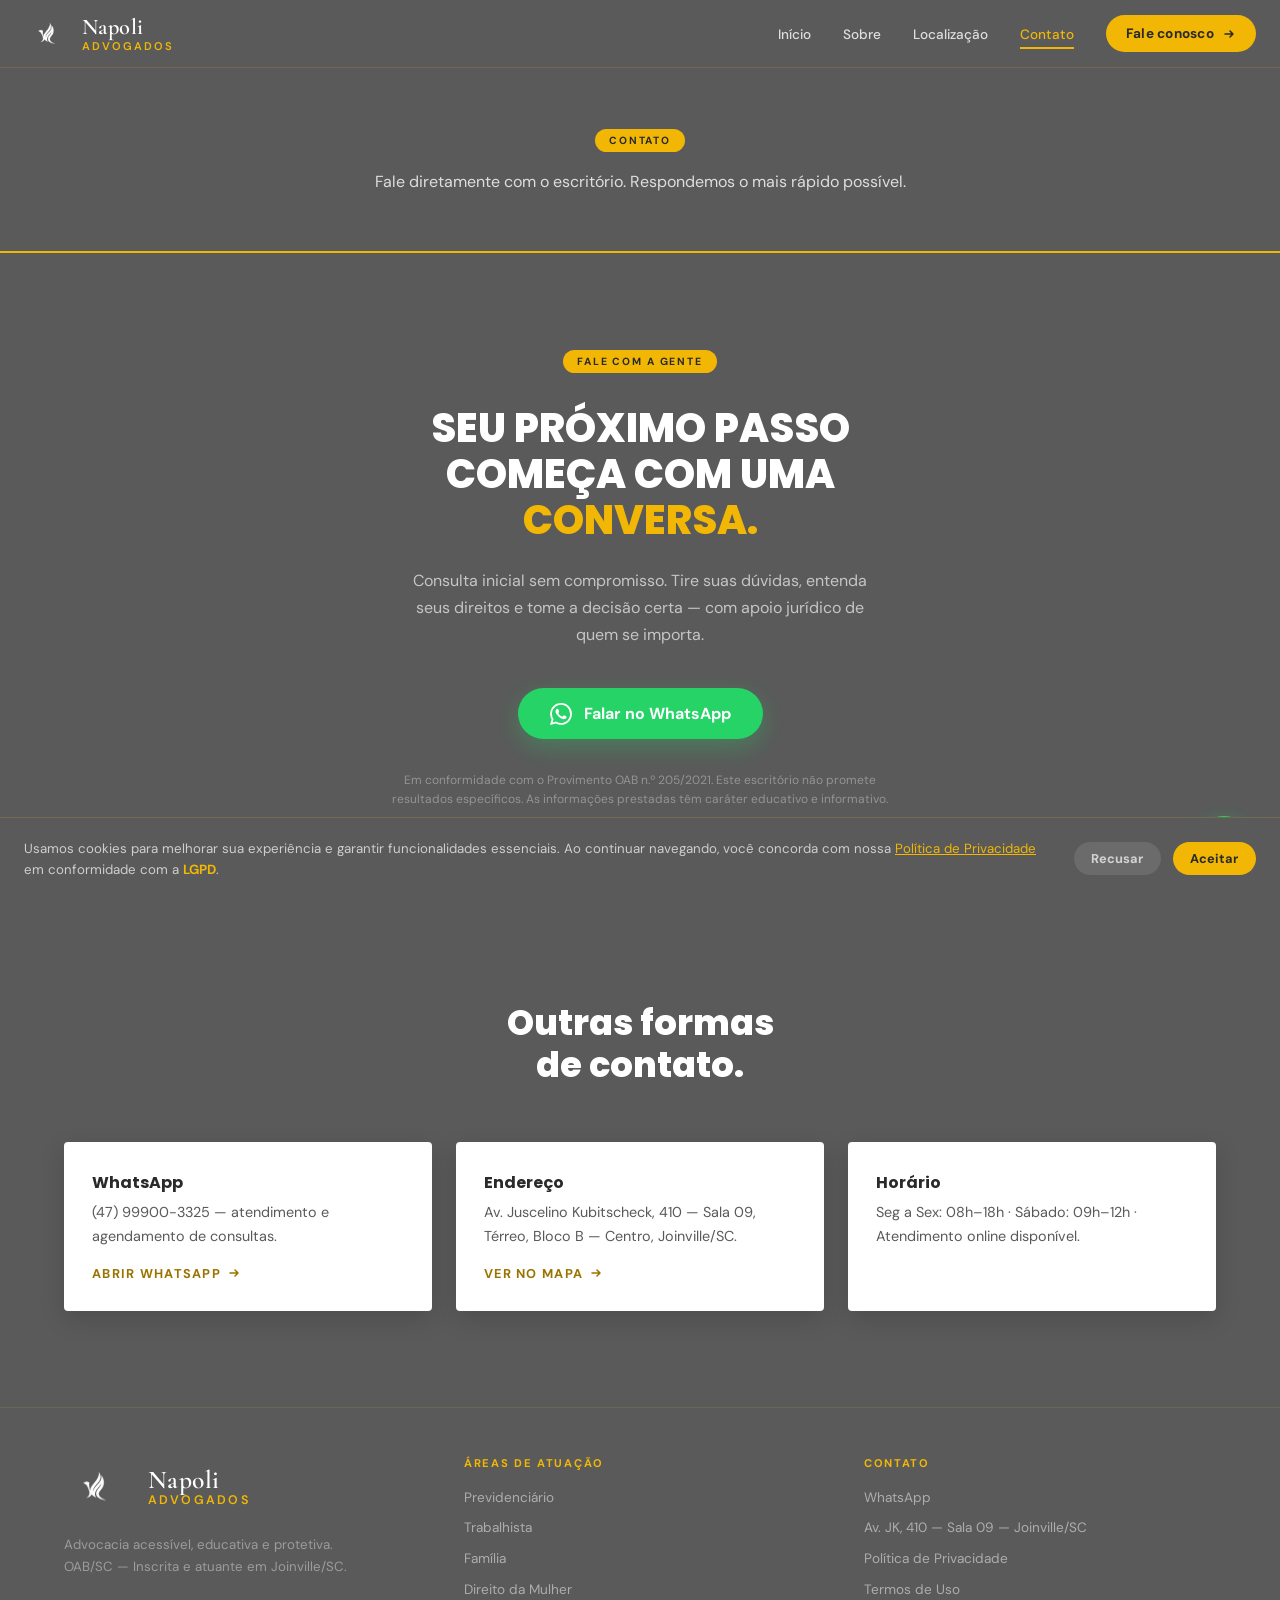
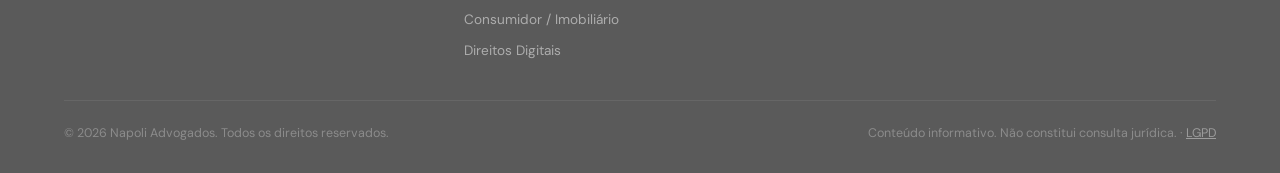
==== commit 118ba044: "Aumenta tamanho do logo (icone + texto) no navbar e rodape - Icone da fenix: 36px -> 46px no navbar," ====
--- a/contato.html
+++ b/contato.html
@@ -32,7 +32,7 @@
   <header>
     <nav class="navbar" aria-label="Navegação principal">
       <a href="/" class="navbar__logo" aria-label="Napoli Advogados — Página inicial">
-        <img src="assets/images/logo-icone.png" alt="Napoli Advogados" height="36" style="height:36px;width:auto;display:block;" />
+        <img src="assets/images/logo-icone.png" alt="Napoli Advogados" height="46" style="height:46px;width:auto;display:block;" />
         <span class="navbar__logo-text">
           <span class="navbar__logo-name">Napoli</span>
           <span class="navbar__logo-sub">Advogados</span>
@@ -127,10 +127,10 @@
       <div class="footer__inner">
         <div class="footer__brand">
           <a href="/" class="footer__brand-logo" aria-label="Napoli Advogados">
-            <img src="assets/images/logo-icone.png" alt="Napoli Advogados" height="48" style="height:48px;width:auto;display:block;" />
+            <img src="assets/images/logo-icone.png" alt="Napoli Advogados" height="62" style="height:62px;width:auto;display:block;" />
             <span class="navbar__logo-text" style="margin-left:.75rem">
-              <span class="navbar__logo-name" style="font-size:1.3rem">Napoli</span>
-              <span class="navbar__logo-sub">Advogados</span>
+              <span class="navbar__logo-name" style="font-size:1.6rem">Napoli</span>
+              <span class="navbar__logo-sub" style="font-size:.78rem">Advogados</span>
             </span>
           </a>
           <p class="footer__brand-desc">
--- a/assets/css/styles.css
+++ b/assets/css/styles.css
@@ -80,13 +80,13 @@
     .navbar__logo-name {
       font-family: var(--font-serif);
       font-weight: 600;
-      font-size: 1.1rem;
+      font-size: 1.4rem;
       color: var(--white);
       letter-spacing: .02em;
     }
     .navbar__logo-sub {
       font-family: var(--font-body);
-      font-size: .65rem;
+      font-size: .7rem;
       font-weight: 600;
       letter-spacing: .18em;
       text-transform: uppercase;
@@ -1209,7 +1209,8 @@
 
       /* Navbar */
       .navbar { padding: 0 1rem; }
-      .navbar__logo img { height: 36px !important; }
+      .navbar__logo img { height: 40px !important; }
+      .navbar__logo-name { font-size: 1.2rem; }
 
       /* Hero: foto sobe para cima do texto */
       .hero { min-height: auto; }
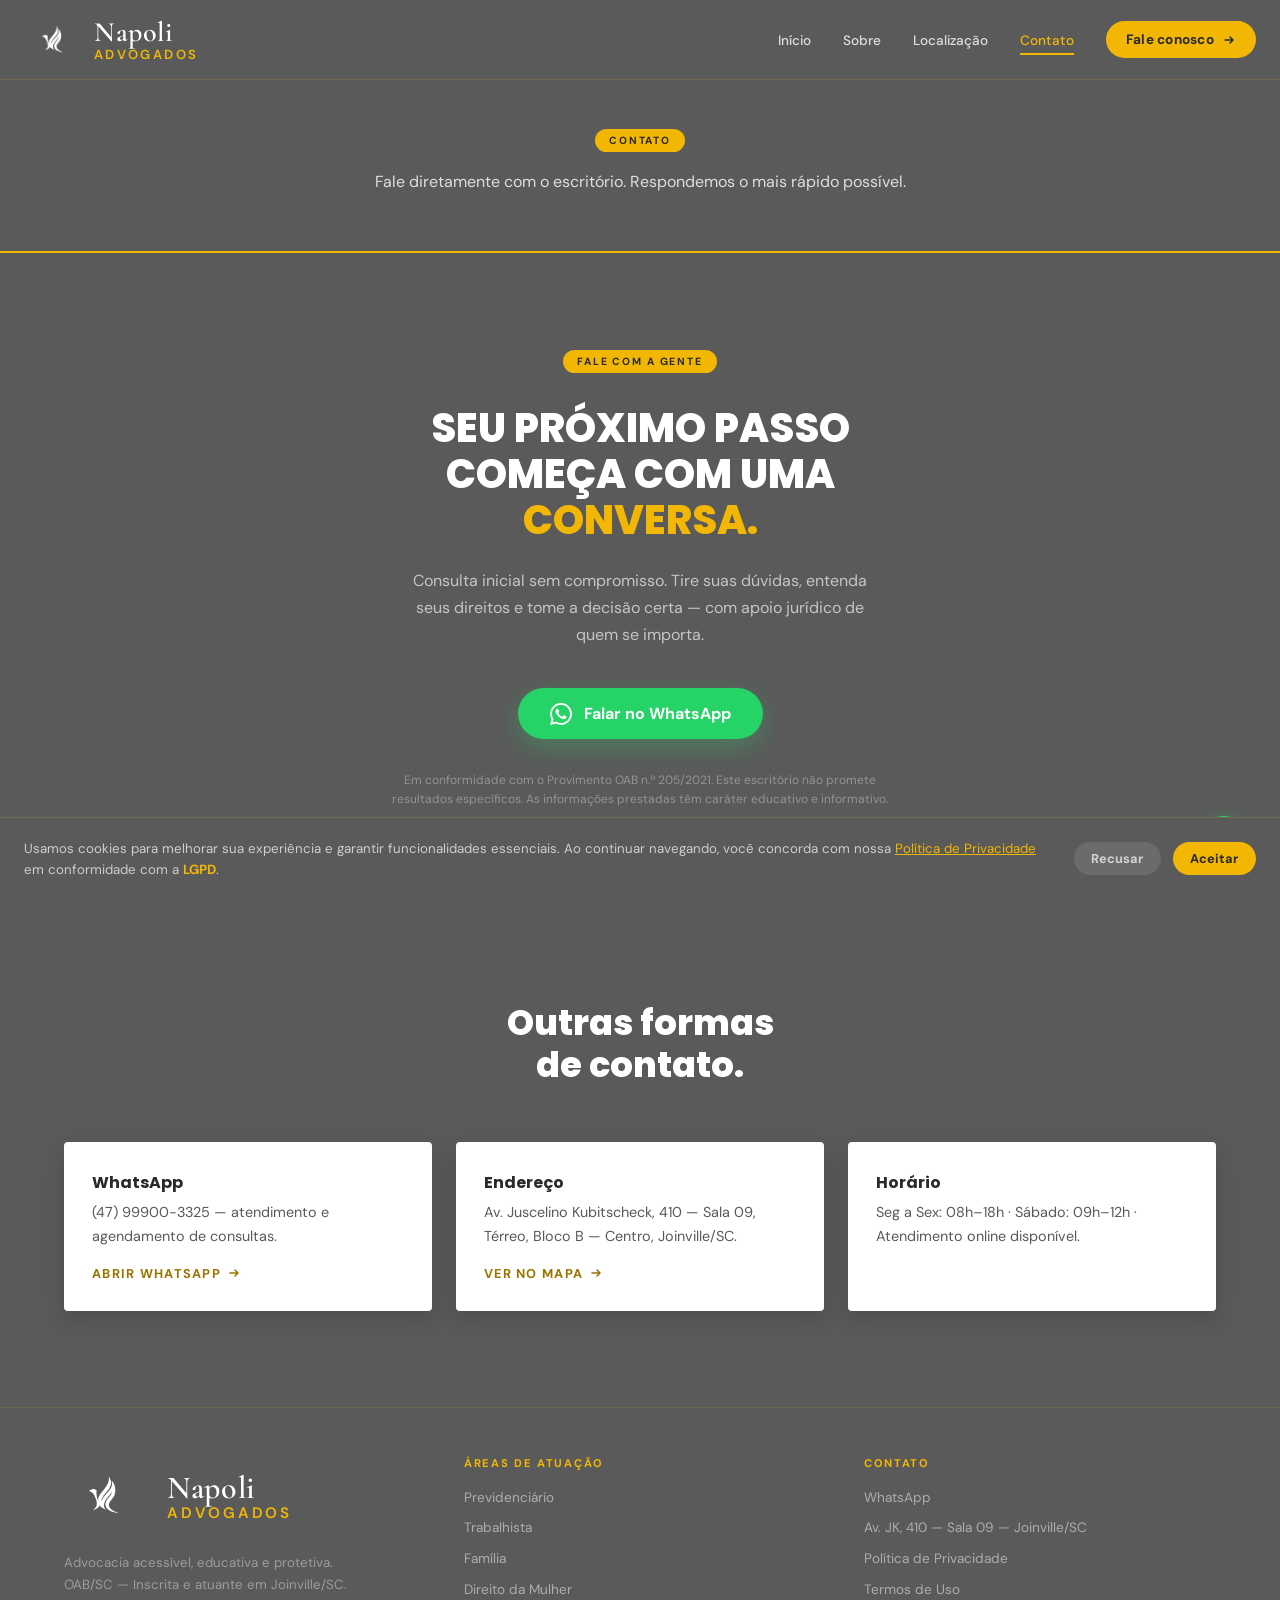
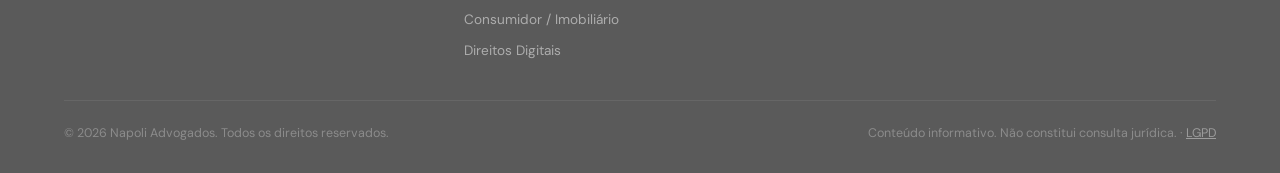
==== commit a2d69a66: "Aumenta ainda mais o logo e corrige vazamento do menu mobile - Icone: 46px -> 58px (navbar), 62px ->" ====
--- a/contato.html
+++ b/contato.html
@@ -32,7 +32,7 @@
   <header>
     <nav class="navbar" aria-label="Navegação principal">
       <a href="/" class="navbar__logo" aria-label="Napoli Advogados — Página inicial">
-        <img src="assets/images/logo-icone.png" alt="Napoli Advogados" height="46" style="height:46px;width:auto;display:block;" />
+        <img src="assets/images/logo-icone.png" alt="Napoli Advogados" height="58" style="height:58px;width:auto;display:block;" />
         <span class="navbar__logo-text">
           <span class="navbar__logo-name">Napoli</span>
           <span class="navbar__logo-sub">Advogados</span>
@@ -127,10 +127,10 @@
       <div class="footer__inner">
         <div class="footer__brand">
           <a href="/" class="footer__brand-logo" aria-label="Napoli Advogados">
-            <img src="assets/images/logo-icone.png" alt="Napoli Advogados" height="62" style="height:62px;width:auto;display:block;" />
-            <span class="navbar__logo-text" style="margin-left:.75rem">
-              <span class="navbar__logo-name" style="font-size:1.6rem">Napoli</span>
-              <span class="navbar__logo-sub" style="font-size:.78rem">Advogados</span>
+            <img src="assets/images/logo-icone.png" alt="Napoli Advogados" height="80" style="height:80px;width:auto;display:block;" />
+            <span class="navbar__logo-text" style="margin-left:.85rem">
+              <span class="navbar__logo-name" style="font-size:2rem">Napoli</span>
+              <span class="navbar__logo-sub" style="font-size:.95rem">Advogados</span>
             </span>
           </a>
           <p class="footer__brand-desc">
--- a/assets/css/styles.css
+++ b/assets/css/styles.css
@@ -59,7 +59,7 @@
       background: var(--bg-main);
       z-index: 1000;
       padding: 0 1.5rem;
-      height: 68px;
+      height: 80px;
       display: flex;
       align-items: center;
       justify-content: space-between;
@@ -80,13 +80,13 @@
     .navbar__logo-name {
       font-family: var(--font-serif);
       font-weight: 600;
-      font-size: 1.4rem;
+      font-size: 1.75rem;
       color: var(--white);
       letter-spacing: .02em;
     }
     .navbar__logo-sub {
       font-family: var(--font-body);
-      font-size: .7rem;
+      font-size: .82rem;
       font-weight: 600;
       letter-spacing: .18em;
       text-transform: uppercase;
@@ -155,12 +155,12 @@
     @media (max-width: 767px) {
       .navbar__nav-wrap {
         position: fixed;
-        top: 68px; left: 0; right: 0;
+        top: 80px; left: 0; right: 0;
         background: var(--bg-main);
         padding: 1.5rem;
         flex-direction: column;
         gap: 1.25rem;
-        transform: translateY(-120%);
+        transform: translateY(calc(-100% - 100px));
         transition: transform .3s ease;
         display: flex;
       }
@@ -180,7 +180,7 @@
       overflow: hidden;
       display: flex;
       align-items: center;
-      padding-top: 68px;
+      padding-top: 80px;
     }
 
     /* pontos/partículas removidos (FASE 2) */
@@ -1209,8 +1209,9 @@
 
       /* Navbar */
       .navbar { padding: 0 1rem; }
-      .navbar__logo img { height: 40px !important; }
-      .navbar__logo-name { font-size: 1.2rem; }
+      .navbar__logo img { height: 50px !important; }
+      .navbar__logo-name { font-size: 1.45rem; }
+      .navbar__logo-sub { font-size: .68rem; }
 
       /* Hero: foto sobe para cima do texto */
       .hero { min-height: auto; }
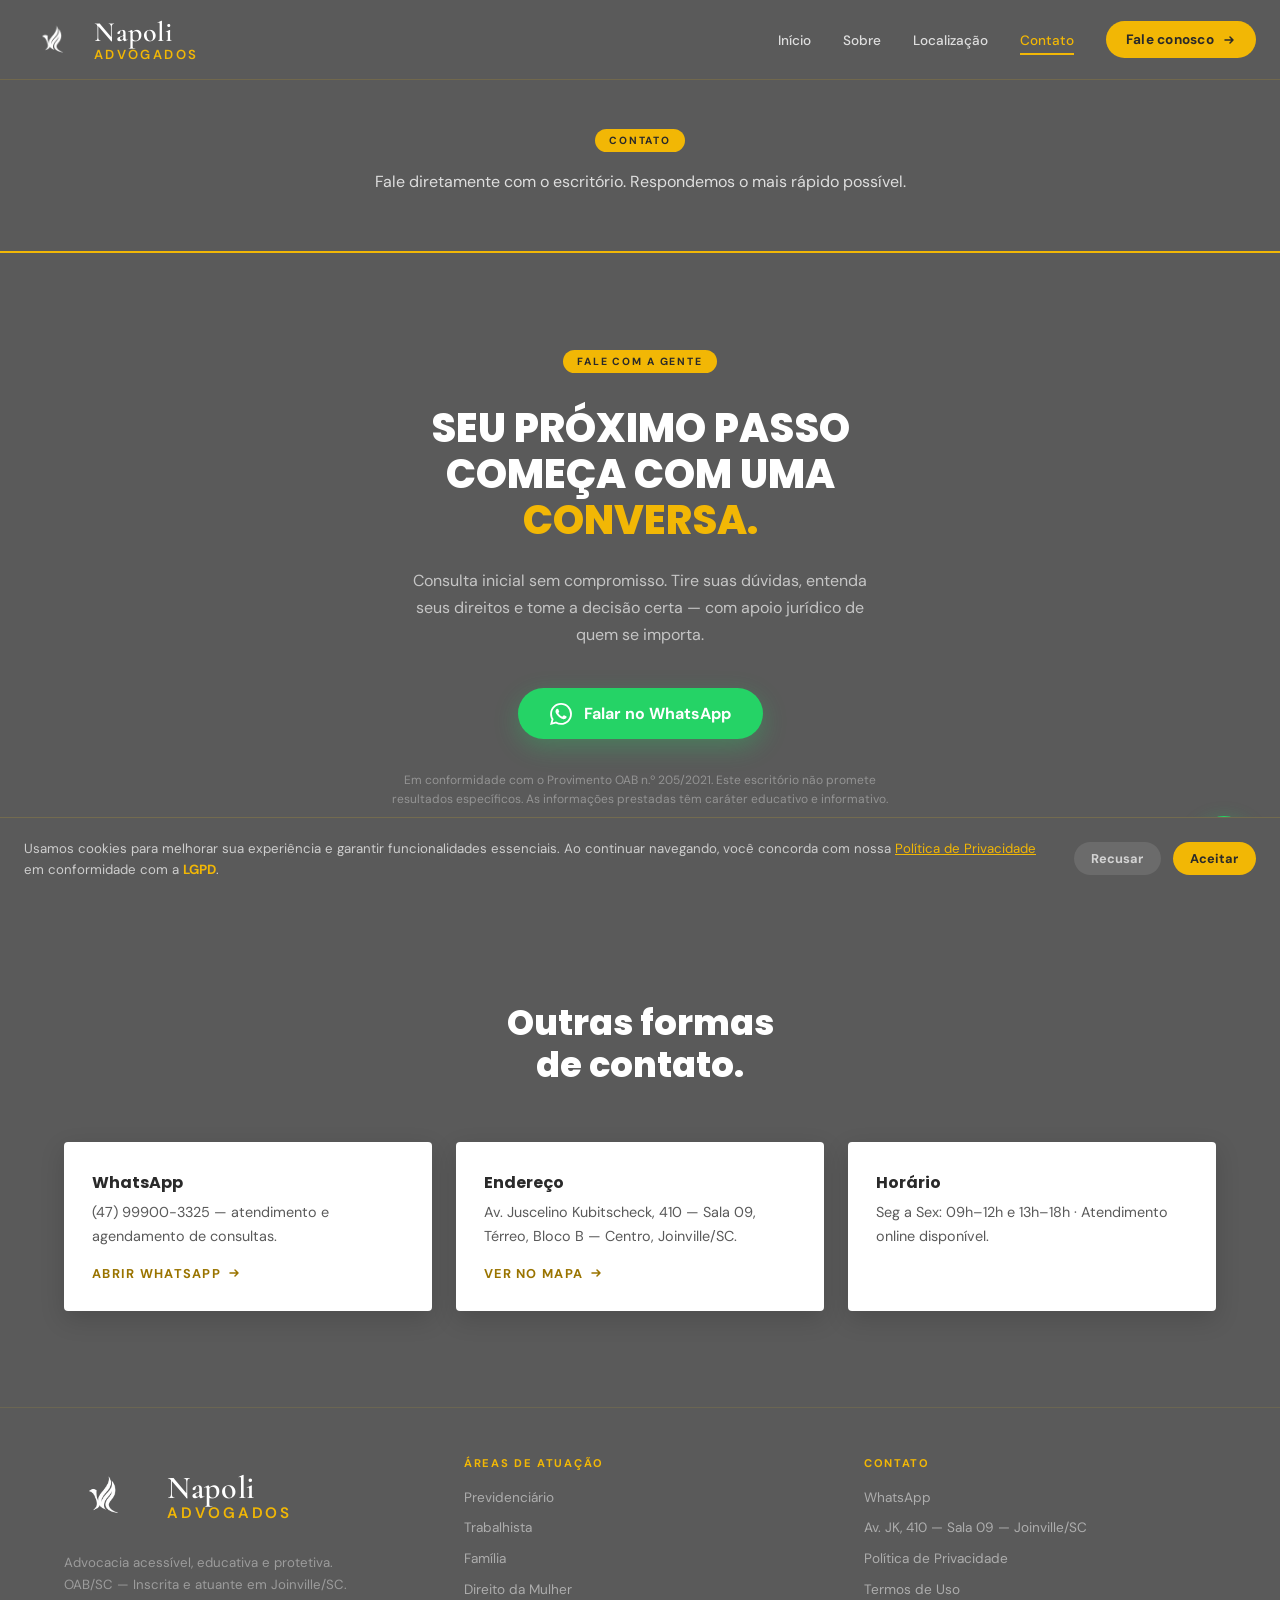
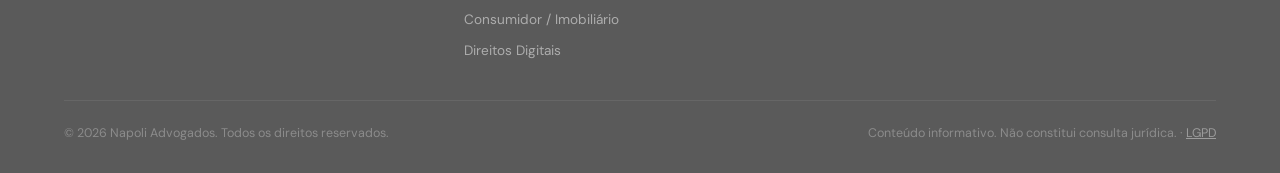
==== commit 30e8ec3a: "content: aplica textos da cliente e enxuga a home - sobre: substitui o placeholder da bio pelo texto" ====
--- a/contato.html
+++ b/contato.html
@@ -114,7 +114,7 @@
           </article>
           <article class="depo-card reveal">
             <div class="depo-card__name" style="font-size:1rem;margin-bottom:.4rem">Horário</div>
-            <p class="depo-card__text">Seg a Sex: 08h–18h · Sábado: 09h–12h · Atendimento online disponível.</p>
+            <p class="depo-card__text">Seg a Sex: 09h–12h e 13h–18h · Atendimento online disponível.</p>
           </article>
         </div>
       </div>
--- a/assets/css/styles.css
+++ b/assets/css/styles.css
@@ -53,6 +53,33 @@
     .skip-link:focus { top: 0; }
 
     /* ─── NAVBAR ─── */
+    /* Só na home (header--auto-hide): o menu nasce oculto sobre a intro e o
+       script adiciona .is-visible assim que a página começa a descer.
+       Sem JS, o <noscript> do index.html devolve o menu visível. */
+    .header--auto-hide .navbar {
+      transform: translateY(-100%);
+      opacity: 0;
+      /* visibility tira os links da ordem de tabulação enquanto o menu está
+         oculto; o delay deixa a animação de saída terminar antes disso */
+      visibility: hidden;
+      pointer-events: none;
+      transition: transform .45s cubic-bezier(.22,.61,.36,1),
+                  opacity .35s ease,
+                  visibility 0s linear .45s;
+    }
+    .header--auto-hide.is-visible .navbar {
+      transform: none;
+      opacity: 1;
+      visibility: visible;
+      pointer-events: auto;
+      transition: transform .45s cubic-bezier(.22,.61,.36,1),
+                  opacity .35s ease,
+                  visibility 0s;
+    }
+    @media (prefers-reduced-motion: reduce) {
+      .header--auto-hide .navbar { transition: none; }
+    }
+
     .navbar {
       position: fixed;
       top: 0; left: 0; right: 0;
@@ -172,7 +199,110 @@
       .navbar__nav-wrap { display: flex; align-items: center; gap: 2rem; }
     }
 
-    /* ─── HERO ─── */
+    /* ─── INTRO (primeira tela: só a logo, fundo na cor da página) ─── */
+    .hero-intro {
+      min-height: 100dvh;
+      background: var(--bg-main);
+      position: relative;
+      display: flex;
+      flex-direction: column;
+      align-items: center;
+      /* o padding-top define a altura da logo direto, em vez de centralizar
+         e compensar com margem — hoje puxado para perto do meio da tela */
+      justify-content: flex-start;
+      gap: 2rem;
+      padding: clamp(6rem, 22vh, 16rem) 1.5rem 3rem;
+      text-align: center;
+    }
+    .hero-intro__logo {
+      display: flex;
+      flex-direction: column;
+      align-items: center;
+      margin: 0;
+    }
+    .hero-intro__logo img {
+      width: clamp(150px, 26vw, 260px);
+      height: auto;
+      display: block;
+    }
+    .hero-intro__name {
+      font-family: var(--font-serif);
+      font-weight: 600;
+      font-size: clamp(2.4rem, 7vw, 4.4rem);
+      line-height: 1;
+      color: var(--white);
+      margin-top: .75rem;
+    }
+    .hero-intro__sub {
+      font-family: var(--font-body);
+      font-weight: 600;
+      font-size: clamp(.72rem, 1.6vw, .95rem);
+      letter-spacing: .42em;
+      text-indent: .42em; /* compensa o tracking à direita e mantém o centro óptico */
+      text-transform: uppercase;
+      color: var(--gold-400);
+      margin-top: .5rem;
+    }
+
+    /* entrada suave e escalonada ao abrir a página */
+    .hero-intro__logo img,
+    .hero-intro__name,
+    .hero-intro__sub,
+    .hero-intro__scroll {
+      opacity: 0;
+      animation: introFadeUp 1s cubic-bezier(.22,.61,.36,1) both;
+    }
+    .hero-intro__logo img { animation-delay: .15s; }
+    .hero-intro__name     { animation-delay: .45s; }
+    .hero-intro__sub      { animation-delay: .65s; }
+    .hero-intro__scroll   { animation-delay: 1.1s; }
+    @keyframes introFadeUp {
+      from { opacity: 0; transform: translateY(14px) scale(.98); }
+      to   { opacity: 1; transform: none; }
+    }
+
+    /* centralizado por left/right (não por transform): a animação de entrada
+       termina em `transform: none` e apagaria um translateX(-50%) */
+    .hero-intro__scroll {
+      position: absolute;
+      bottom: 2.5rem;
+      left: 0;
+      right: 0;
+      width: fit-content;
+      margin-inline: auto; /* mantém a área clicável do tamanho do conteúdo */
+      display: flex;
+      flex-direction: column;
+      align-items: center;
+      gap: .5rem;
+      color: rgba(255,255,255,.6);
+      text-decoration: none;
+      transition: color .25s;
+    }
+    .hero-intro__scroll:hover,
+    .hero-intro__scroll:focus-visible { color: var(--gold-400); }
+    .hero-intro__scroll-label {
+      font-family: var(--font-body);
+      font-size: .68rem;
+      font-weight: 600;
+      letter-spacing: .22em;
+      text-indent: .22em; /* compensa o tracking à direita e centra opticamente */
+      text-transform: uppercase;
+    }
+    .hero-intro__scroll svg { animation: scrollNudge 2.2s ease-in-out infinite; }
+    @keyframes scrollNudge {
+      0%, 100% { transform: translateY(0);   opacity: .7; }
+      50%      { transform: translateY(5px); opacity: 1; }
+    }
+
+    @media (prefers-reduced-motion: reduce) {
+      .hero-intro__logo img,
+      .hero-intro__name,
+      .hero-intro__sub,
+      .hero-intro__scroll { opacity: 1; animation: none; }
+      .hero-intro__scroll svg { animation: none; }
+    }
+
+    /* ─── HERO (foto da Karina — aparece ao rolar) ─── */
     .hero {
       min-height: 100dvh;
       background: var(--bg-main);
@@ -212,61 +342,17 @@
       margin: 0 auto;
       padding: 5rem 1.5rem 8rem;
       display: grid;
-      grid-template-columns: 1fr 1fr;
+      grid-template-columns: 1fr;
+      justify-items: center;
       gap: 4rem;
       align-items: center;
+      width: 100%;
     }
     @media (max-width: 767px) {
       .hero__inner {
-        grid-template-columns: 1fr;
         gap: 2.5rem;
         padding: 3rem 1.25rem 6rem;
       }
-    }
-
-    .hero__tag {
-      display: inline-block;
-      background: rgba(250,202,18,.12);
-      border: 1px solid var(--gold-400);
-      color: var(--gold-400);
-      font-family: var(--font-body);
-      font-size: .7rem;
-      font-weight: 600;
-      letter-spacing: .18em;
-      text-transform: uppercase;
-      padding: .35rem .9rem;
-      border-radius: 50px;
-      margin-bottom: 1.25rem;
-    }
-
-    .hero__title {
-      font-family: var(--font-sans);
-      font-weight: 800;
-      font-size: clamp(1.8rem, 4.5vw, 3.2rem);
-      line-height: 1.15;
-      color: var(--white);
-      text-transform: uppercase;
-      letter-spacing: -.01em;
-      margin-bottom: 1.25rem;
-    }
-    .hero__title em {
-      font-style: normal;
-      color: var(--gold-500);
-    }
-
-    .hero__sub {
-      font-family: var(--font-body);
-      font-size: 1.05rem;
-      line-height: 1.7;
-      color: rgba(255,255,255,.75);
-      max-width: 480px;
-      margin-bottom: 2rem;
-    }
-
-    .hero__actions {
-      display: flex;
-      gap: 1rem;
-      flex-wrap: wrap;
     }
 
     .btn-outline {
@@ -293,16 +379,15 @@
     .hero__photo-wrap {
       position: relative;
       width: 100%;
-      max-width: 380px;
+      max-width: 420px;
       margin: 0 auto;
     }
     .hero__photo-frame {
       position: relative;
       border-radius: var(--radius-card);
       overflow: hidden;
-      border: 1px solid var(--gold-400);
-      box-shadow: 0 0 0 6px rgba(242,183,5,.1), 0 32px 64px rgba(0,0,0,.4);
-      max-width: 380px;
+      box-shadow: 0 32px 64px rgba(0,0,0,.4);
+      max-width: 420px;
       width: 100%;
       aspect-ratio: 3/4;
     }
@@ -323,7 +408,6 @@
       bottom: -1rem;
       left: -1rem;
       background: var(--gray-dark);
-      border: 1px solid var(--gold);
       border-radius: 4px;
       padding: .6rem 1rem;
       box-shadow: 0 10px 28px rgba(0,0,0,.35);
@@ -400,6 +484,11 @@
     }
     .areas__head .section-desc {
       margin: 1rem auto 0;
+    }
+    /* quando a faixa só traz o selo (sem título/descrição), a margem do selo
+       somaria à do bloco e abriria um vão grande antes dos cards */
+    .areas__head .section-label:only-child {
+      margin-bottom: 0;
     }
 
     .areas__grid {
@@ -486,84 +575,6 @@
     }
     .area-card__link:hover { gap: .7rem; }
 
-    /* ─── COMO POSSO LHE AJUDAR? (3 blocos, do rascunho da Karina) ─── */
-    .help-steps {
-      background: var(--bg-main);
-      padding: 2rem 0 6rem;
-      position: relative;
-    }
-
-    .help-steps__grid {
-      display: flex;
-      flex-direction: column;
-      gap: 1.25rem;
-      max-width: 880px;
-      margin: 0 auto;
-    }
-
-    .help-steps__item {
-      background: var(--card-bg-alt);
-      border: 1px solid rgba(255,255,255,.12);
-      border-radius: 4px;
-      padding: 1.75rem 2rem;
-      position: relative;
-      overflow: hidden;
-      transition: transform .25s, box-shadow .25s, border-color .25s;
-    }
-    .help-steps__item::before {
-      content: '';
-      position: absolute;
-      top: 0; left: 0; bottom: 0;
-      width: 3px;
-      background: var(--gold);
-    }
-    .help-steps__item:hover {
-      transform: translateY(-3px);
-      box-shadow: 0 12px 36px rgba(0,0,0,.35);
-      border-color: var(--gold);
-    }
-
-    /* caixas crescendo de tamanho — eco do rascunho (pequena → média → grande) */
-    .help-steps__item--sm { padding: 1.5rem 1.75rem; margin-left: 0; }
-    .help-steps__item--md { padding: 2rem 2.25rem; margin-left: 2%; margin-right: -2%; }
-    .help-steps__item--lg { padding: 2.5rem 2.75rem; margin-left: 4%; margin-right: -4%; }
-
-    .help-steps__step {
-      display: block;
-      font-family: var(--font-sans);
-      font-weight: 800;
-      font-size: .8rem;
-      letter-spacing: .12em;
-      color: var(--gold);
-      margin-bottom: .5rem;
-    }
-    .help-steps__title {
-      font-family: var(--font-sans);
-      font-weight: 700;
-      font-size: 1.1rem;
-      color: var(--white);
-      text-transform: uppercase;
-      letter-spacing: .02em;
-      margin-bottom: .5rem;
-    }
-    .help-steps__desc {
-      font-family: var(--font-body);
-      font-size: .9rem;
-      line-height: 1.65;
-      color: rgba(255,255,255,.72);
-      max-width: 620px;
-    }
-
-    @media (max-width: 640px) {
-      .help-steps__item--sm,
-      .help-steps__item--md,
-      .help-steps__item--lg {
-        margin-left: 0;
-        margin-right: 0;
-        padding: 1.5rem 1.5rem;
-      }
-    }
-
     /* ─── QUOTE / AUTORIDADE ─── */
     .quote-section {
       background: var(--navy-quote);
@@ -625,9 +636,11 @@
       align-items: center;
       margin-bottom: 5rem;
     }
+    /* sem painel ao lado: o texto ocupa a largura toda */
+    .sobre__grid--single { grid-template-columns: 1fr; }
+
     @media (max-width: 767px) {
       .sobre__grid { grid-template-columns: 1fr; gap: 2.5rem; }
-      .sobre__grid--reverse .sobre__visual { order: -1; }
     }
 
     .sobre__text .section-desc { margin: 1rem 0 1.5rem; }
@@ -678,46 +691,6 @@
     }
 
     /* Painel de texto que substitui a foto do Sobre (FASE 4.1) */
-    .sobre__panel {
-      background: var(--card-bg-alt);
-      border: 1px solid rgba(255,255,255,.12);
-      border-radius: 4px;
-      border-left: 3px solid var(--gold);
-      padding: 2rem 2rem;
-      box-shadow: 0 20px 60px rgba(0,0,0,.28);
-    }
-    .sobre__panel h3 {
-      font-family: var(--font-sans);
-      font-weight: 700;
-      font-size: 1.1rem;
-      color: var(--white);
-      margin-bottom: 1rem;
-      text-transform: uppercase;
-      letter-spacing: .03em;
-    }
-    .sobre__panel p {
-      font-family: var(--font-body);
-      font-size: .95rem;
-      line-height: 1.75;
-      color: rgba(255,255,255,.78);
-      margin-bottom: 1rem;
-    }
-    .sobre__panel p:last-child { margin-bottom: 0; }
-    .sobre__panel .sobre__tradicao {
-      font-family: var(--font-serif);
-      font-style: italic;
-      font-size: 1.05rem;
-      color: var(--white);
-      border-top: 1px solid rgba(255,255,255,.15);
-      padding-top: 1rem;
-    }
-    .sobre__panel .placeholder-note {
-      font-size: .72rem;
-      letter-spacing: .1em;
-      text-transform: uppercase;
-      color: rgba(255,255,255,.5);
-    }
-
     /* ─── CITAÇÃO DE DESTAQUE + HISTÓRIA (logo após o hero) ─── */
     .intro-strip { background: var(--bg-main); padding: 4rem 0 1rem; }
     .intro-quote {
@@ -772,9 +745,6 @@
       letter-spacing: .04em;
     }
 
-    .sobre__visual {
-      position: relative;
-    }
     .sobre__img-wrap {
       border-radius: var(--radius-card);
       overflow: hidden;
@@ -1213,33 +1183,19 @@
       .navbar__logo-name { font-size: 1.45rem; }
       .navbar__logo-sub { font-size: .68rem; }
 
-      /* Hero: foto sobe para cima do texto */
+      /* Intro: logo mais próxima do meio, ocupando a primeira tela */
+      .hero-intro { padding: clamp(5rem, 18vh, 11rem) 1.25rem 2.5rem; }
+      .hero-intro__scroll { bottom: 1.75rem; }
+
+      /* Hero: só a foto, centralizada */
       .hero { min-height: auto; }
       .hero__inner {
-        grid-template-columns: 1fr;
         gap: 1.75rem;
-        padding: 2rem 1.25rem 5rem;
+        padding: 3rem 1.25rem 5rem;
         text-align: center;
       }
-      .hero__content {
-        display: flex;
-        flex-direction: column;
-        align-items: center;
-      }
-      .hero__sub { text-align: left; max-width: 100%; }
-      .hero__actions {
-        flex-direction: column;
-        width: 100%;
-        gap: .75rem;
-      }
-      .hero__actions .btn-cta,
-      .hero__actions .btn-outline {
-        width: 100%;
-        justify-content: center;
-      }
-      .hero__photo-wrap { order: -1; }
       .hero__photo-frame {
-        max-width: 260px;
+        max-width: 300px;
         aspect-ratio: 3/4;
         margin: 0 auto;
       }
@@ -1302,8 +1258,8 @@
 
     /* Telas muito pequenas — ≤ 374px */
     @media (max-width: 374px) {
-      .hero__title { font-size: 1.8rem; }
-      .hero__photo-frame { max-width: 220px; }
+      .hero-intro__logo img { width: 130px; }
+      .hero__photo-frame { max-width: 240px; }
       .areas__grid { grid-template-columns: 1fr; }
       .smoke-transition div { height: 5px !important; }
     }
@@ -1332,9 +1288,9 @@
    ═══════════════════════════════════════ */
 html { max-width: 100%; overflow-x: hidden; }
 img, svg, iframe { max-width: 100%; }
-.section-title, .hero__title, .hero__sub, .cta-final__title, .cta-final__sub,
+.section-title, .hero-intro__name, .cta-final__title, .cta-final__sub,
 .intro-quote blockquote, .section-desc, .area-card__title, .area-card__desc,
-.depo-card__text, .sobre__panel p, .sabia-card__text {
+.depo-card__text, .sabia-card__text {
   overflow-wrap: break-word;
   word-break: normal;
 }
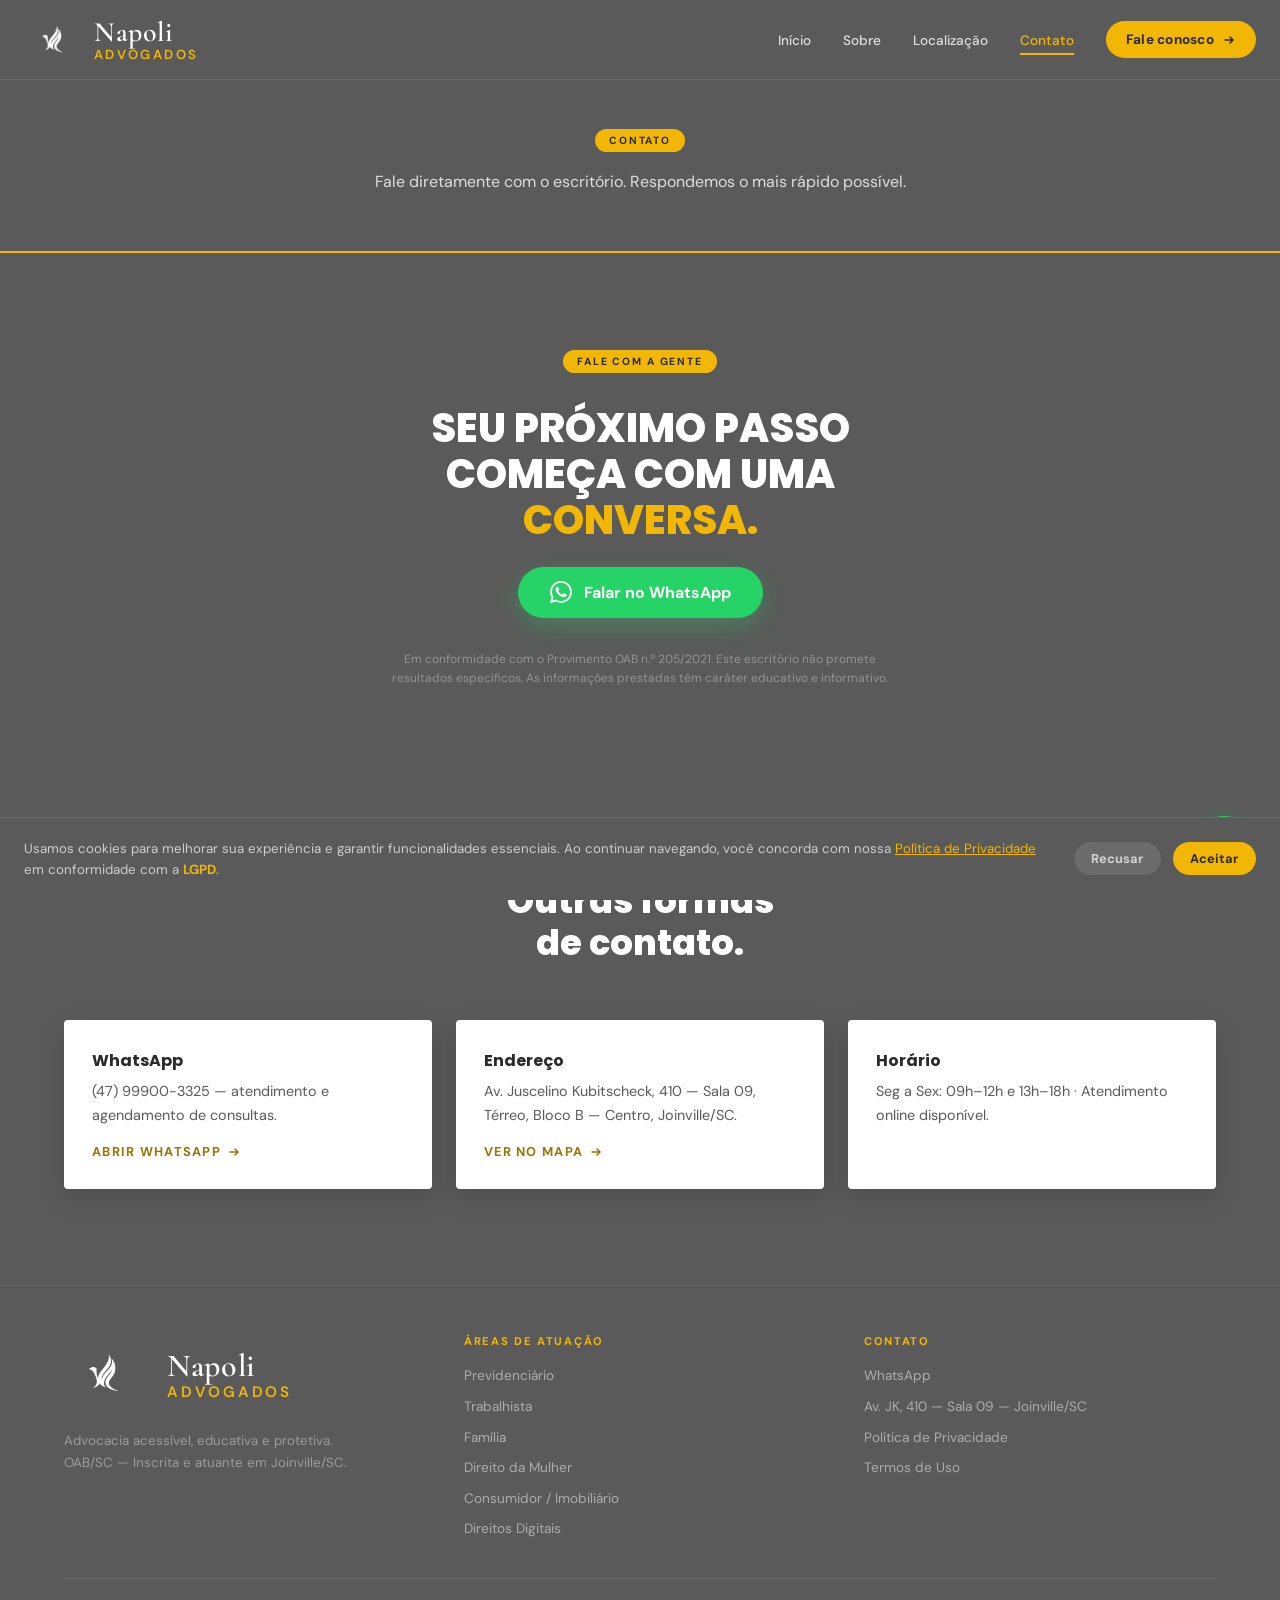
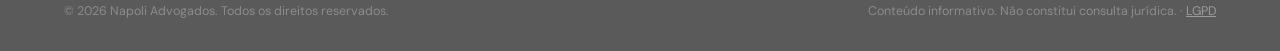
==== commit 44ae6896: "style: enxuga o topo do sobre e justifica os textos - remove o selo "Sobre" acima de "Tradicao, tecn" ====
--- a/contato.html
+++ b/contato.html
@@ -76,9 +76,6 @@
             começa com uma<br/>
             <em>conversa.</em>
           </h1>
-          <p class="cta-final__sub">
-            Consulta inicial sem compromisso. Tire suas dúvidas, entenda seus direitos e tome a decisão certa — com apoio jurídico de quem se importa.
-          </p>
           <a
             href="https://wa.me/5547999003325?text=Ol%C3%A1%2C%20gostaria%20de%20agendar%20uma%20consulta%20com%20a%20Dra.%20Karina%20Nap%C3%B3li."
             class="btn-whatsapp"
--- a/assets/css/styles.css
+++ b/assets/css/styles.css
@@ -636,8 +636,28 @@
       align-items: center;
       margin-bottom: 5rem;
     }
-    /* sem painel ao lado: o texto ocupa a largura toda */
+    /* sem painel ao lado: o texto ocupa a largura toda e fica centralizado */
     .sobre__grid--single { grid-template-columns: 1fr; }
+    .sobre__grid--single .sobre__text { text-align: center; }
+    /* especificidade acima de `.sobre__text .section-desc`, que zera as
+       margens laterais no atalho e desfaria a centralização */
+    /* texto justificado: bordas retas dos dois lados; a hifenização evita
+       os vãos grandes que o justify abre em palavras longas do português */
+    .sobre__grid--single .sobre__text .section-desc {
+      max-width: 760px;
+      margin-left: auto;
+      margin-right: auto;
+      text-align: justify;
+      hyphens: auto;
+      -webkit-hyphens: auto;
+    }
+    /* os cards mantêm o ícone à esquerda: centraliza a pilha, não o texto interno */
+    .sobre__grid--single .sabia-cards {
+      max-width: 760px;
+      margin-left: auto;
+      margin-right: auto;
+      text-align: left;
+    }
 
     @media (max-width: 767px) {
       .sobre__grid { grid-template-columns: 1fr; gap: 2.5rem; }
@@ -690,7 +710,6 @@
       font-weight: 600;
     }
 
-    /* Painel de texto que substitui a foto do Sobre (FASE 4.1) */
     /* ─── CITAÇÃO DE DESTAQUE + HISTÓRIA (logo após o hero) ─── */
     .intro-strip { background: var(--bg-main); padding: 4rem 0 1rem; }
     .intro-quote {
@@ -1304,3 +1323,10 @@
   /* cabeçalhos de página internos: menos padding no topo */
   .intro-strip[style] { padding-top: 6rem !important; }
 }
+
+/* Telas baixas (janela de desktop pequena, celular deitado): o recuo que
+   desce a logo da intro é proporcional à altura, então nessas alturas ele
+   empurraria o indicador "role para conhecer" para fora da primeira tela. */
+@media (max-height: 640px) {
+  .hero-intro { padding-top: clamp(3rem, 10vh, 6rem); }
+}
